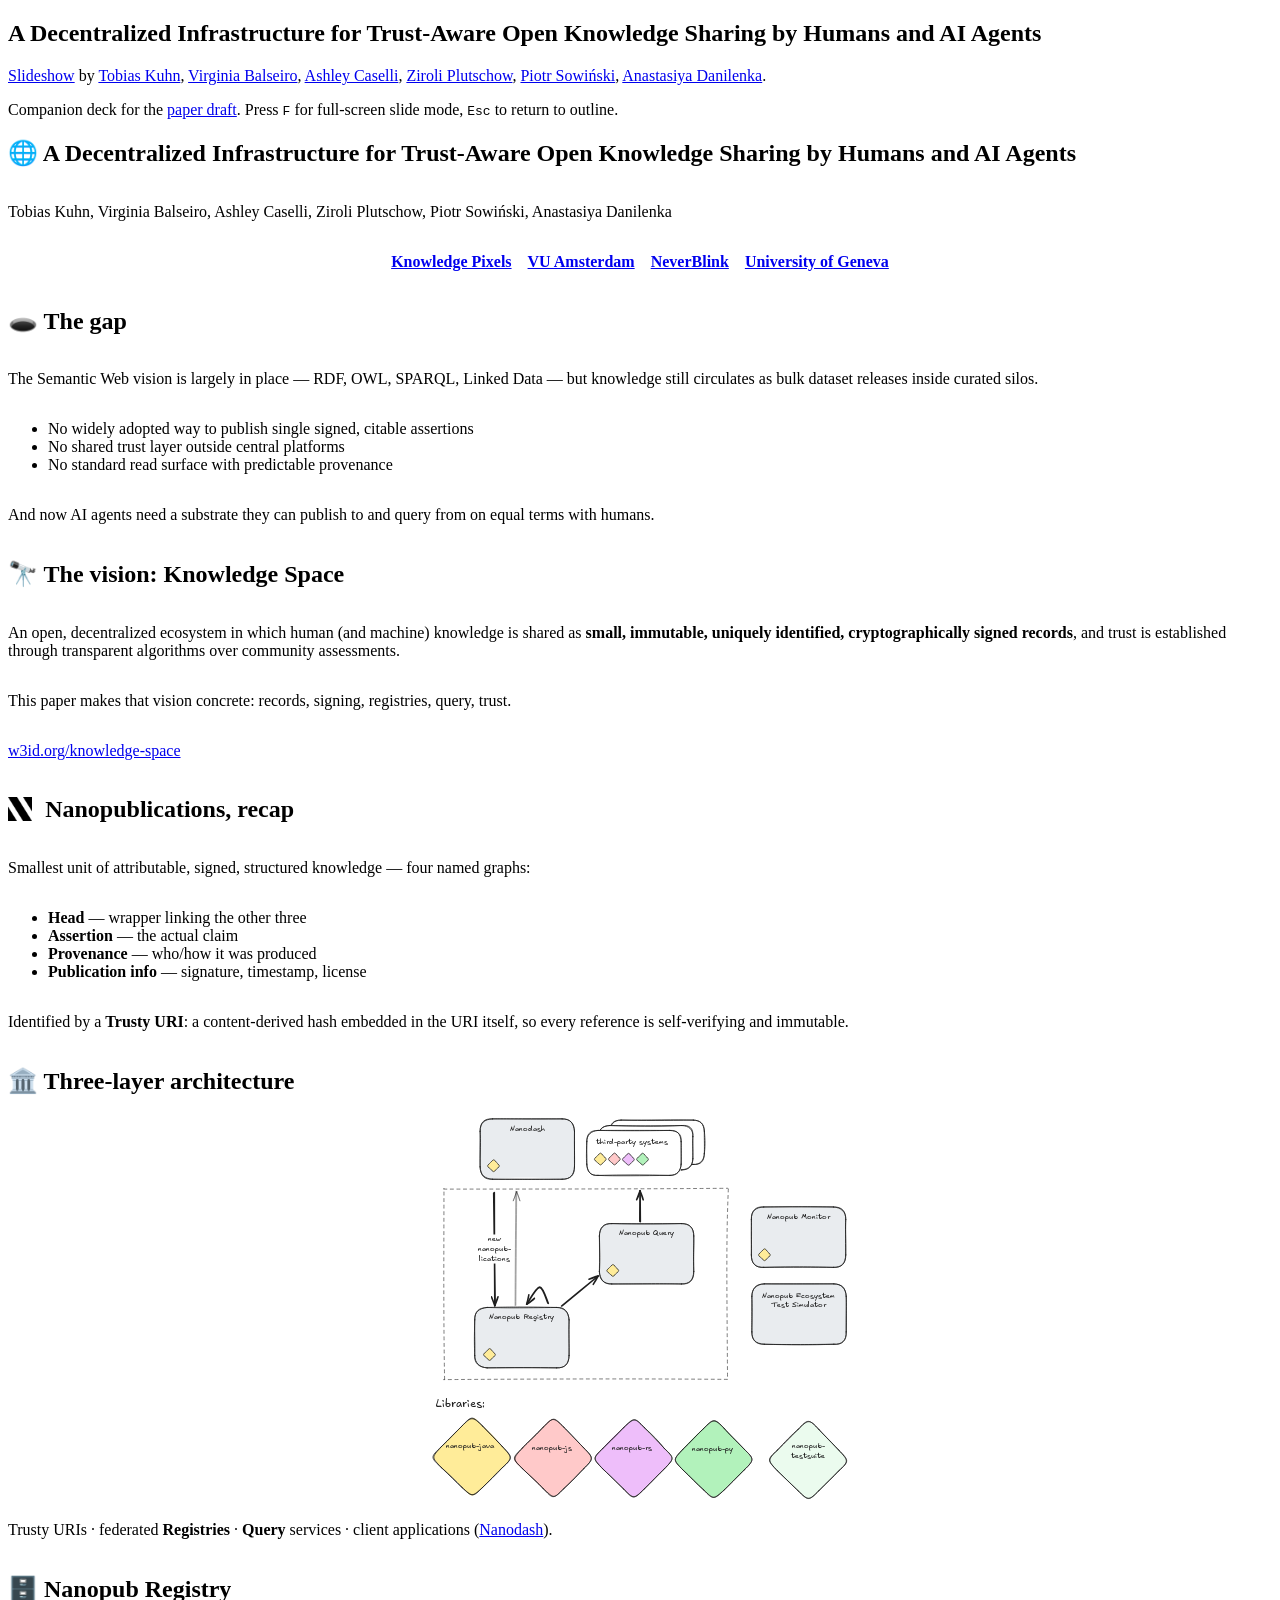
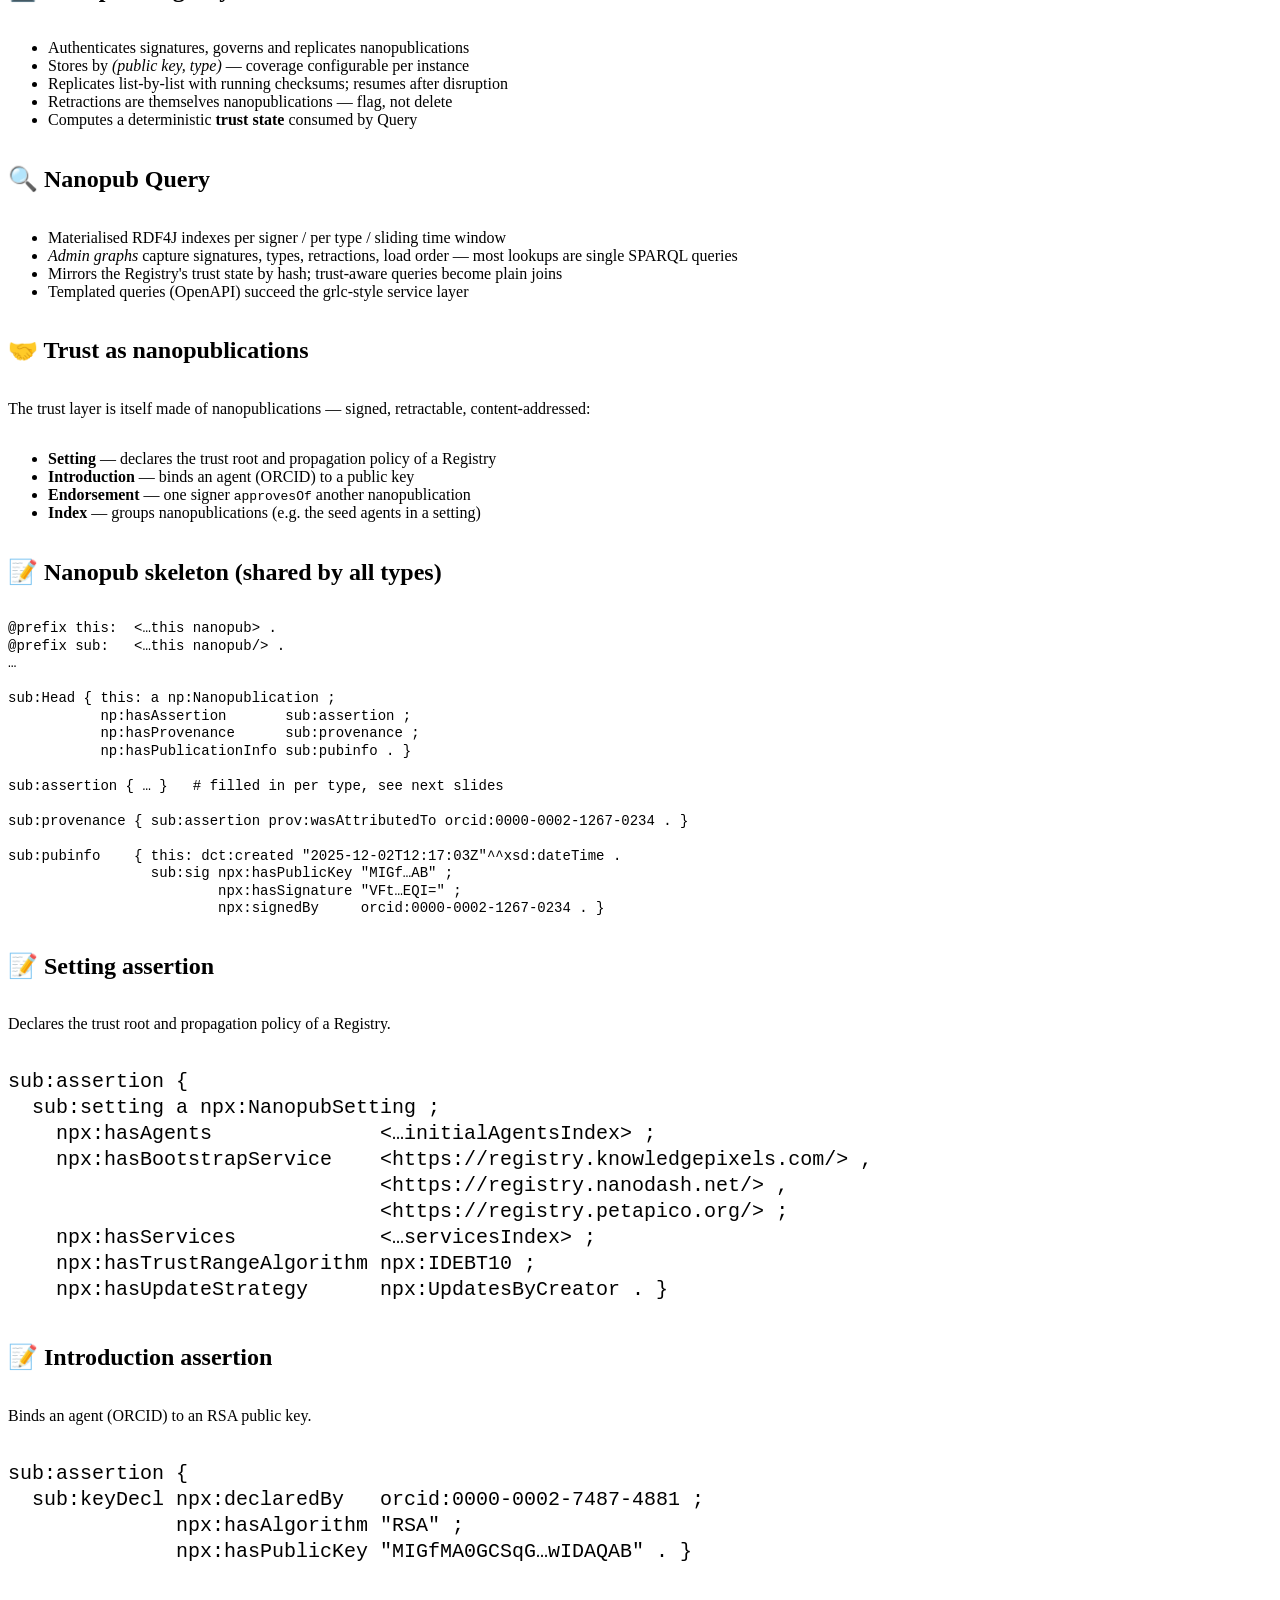
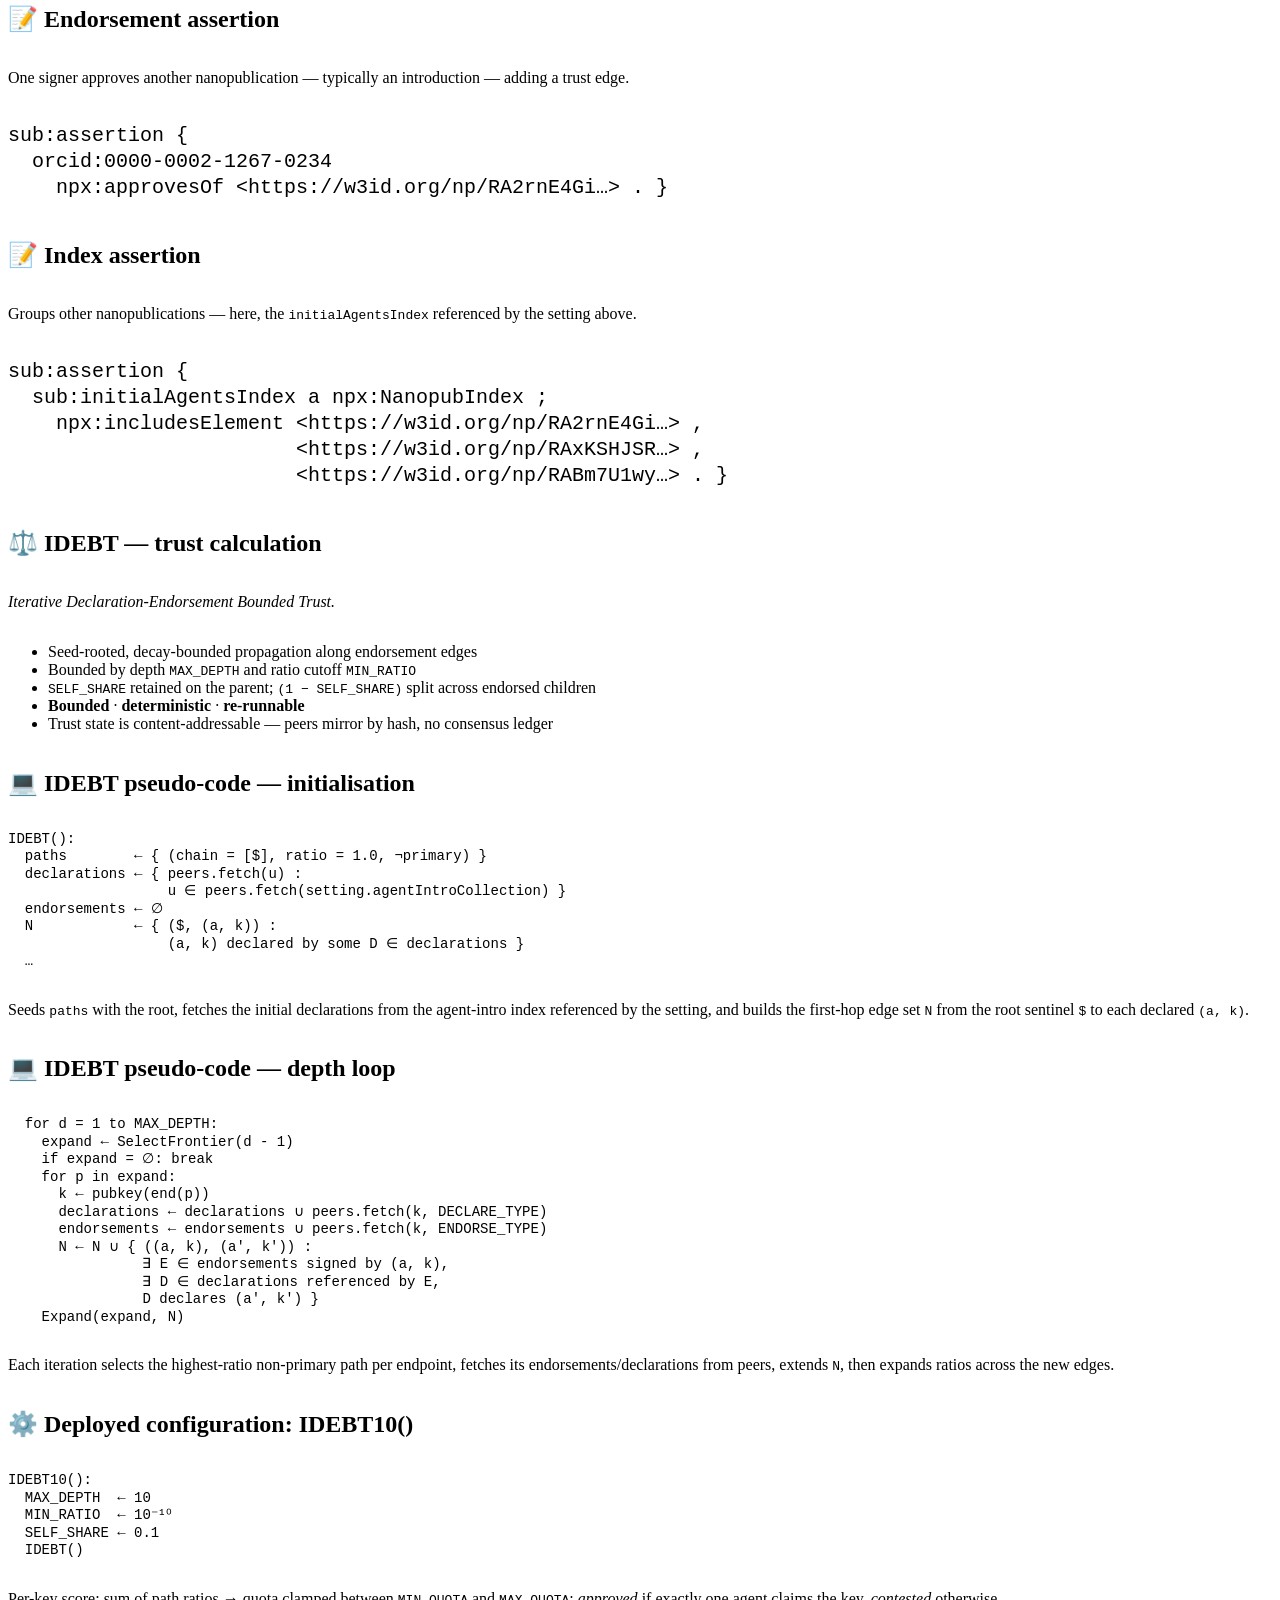
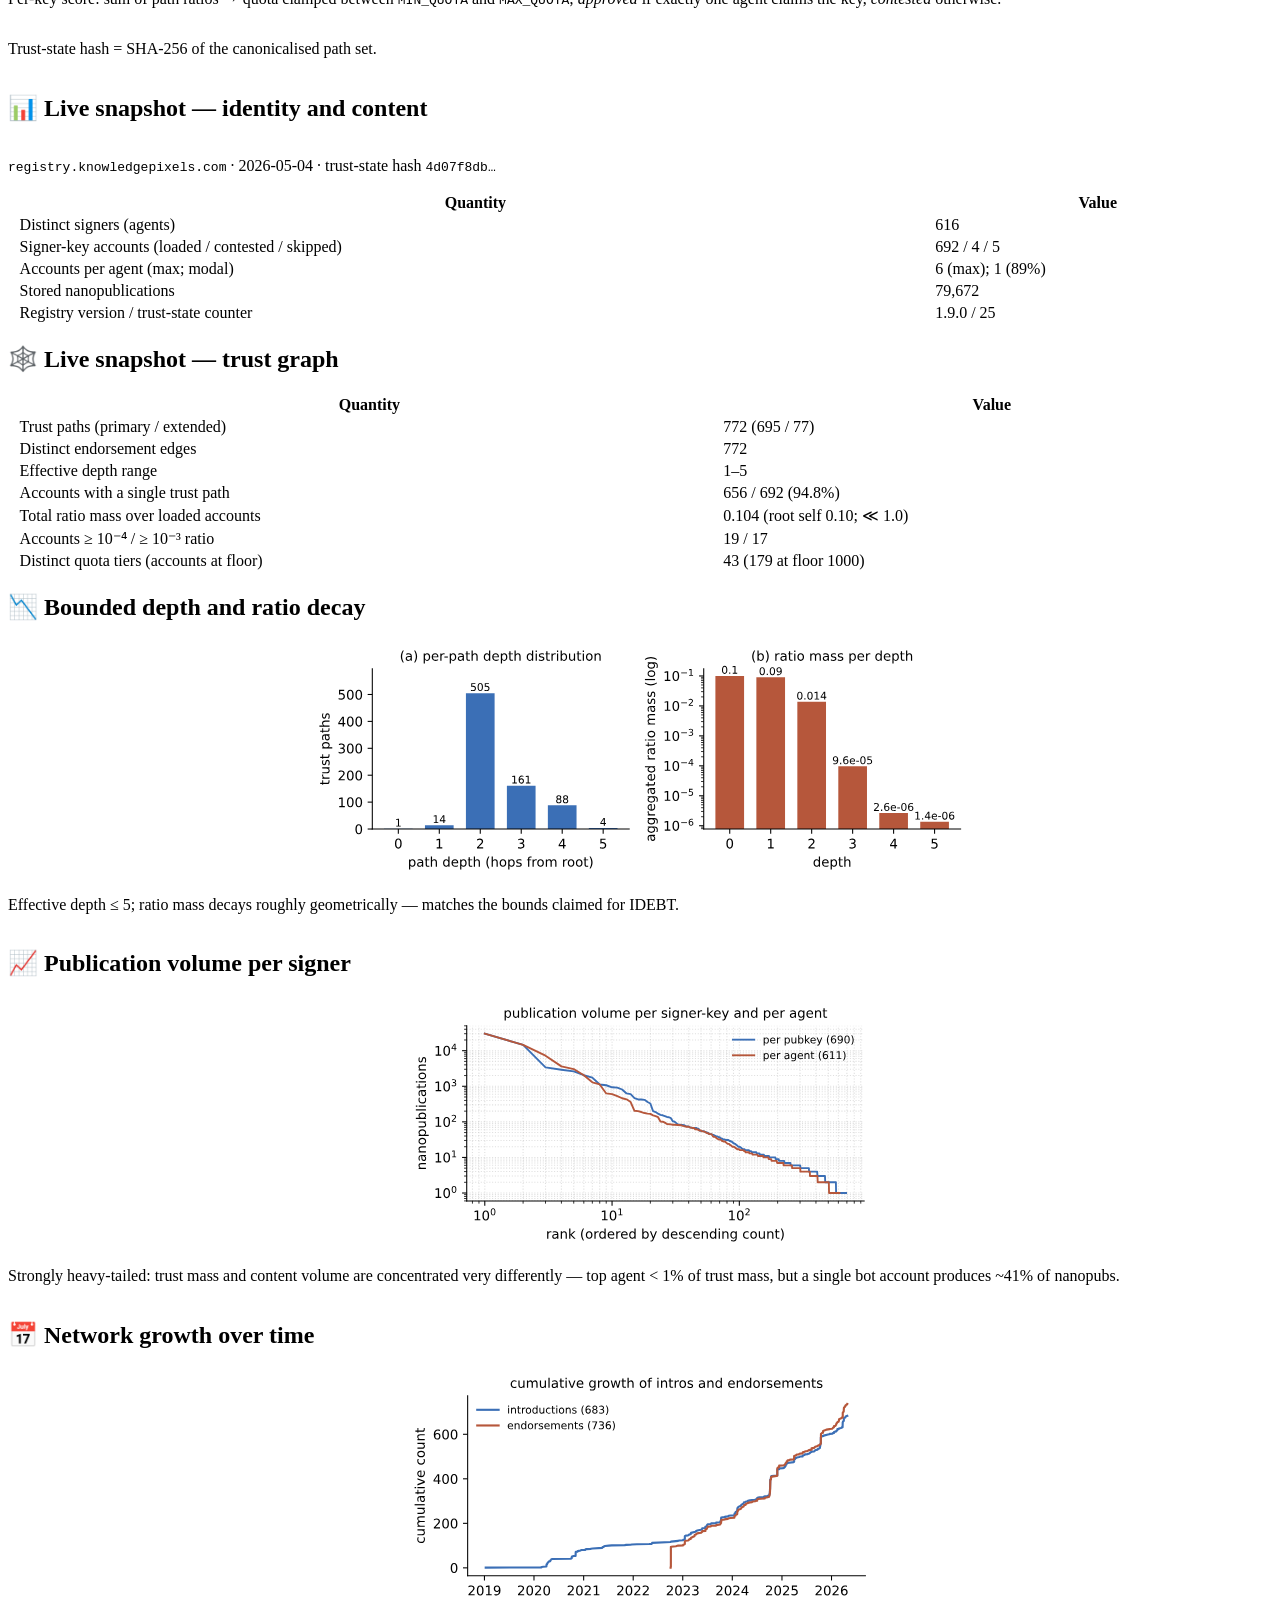
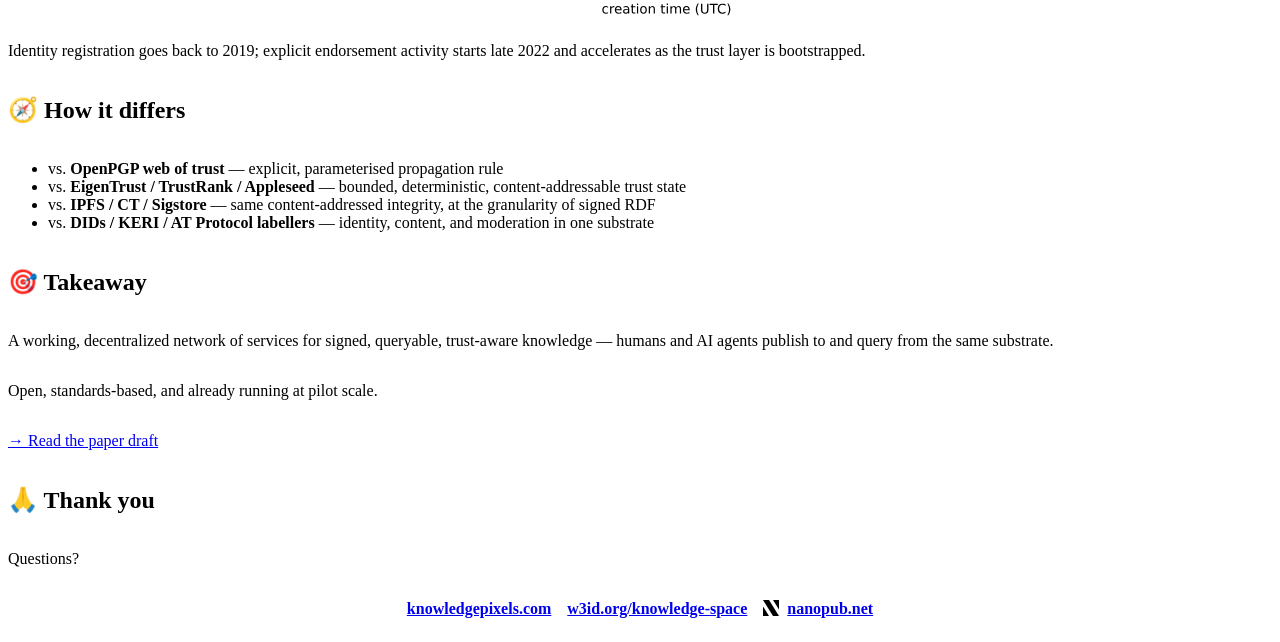
==== slides/index.html @ 04944b2b "Add dokieli slide deck companion to the paper 25-slide deck covering the main points: problem, visio" ====
<!DOCTYPE html>
<html lang="en" xml:lang="en" xmlns="http://www.w3.org/1999/xhtml">
  <head>
    <meta charset="utf-8" />
    <title>A Decentralized Infrastructure for Trust-Aware Open Knowledge Sharing — Slides</title>
    <meta content="width=device-width, initial-scale=1" name="viewport" />
    <link href="https://dokie.li/media/css/basic.css" media="all" rel="stylesheet" title="Basic" />
    <link href="https://dokie.li/media/css/dokieli.css" media="all" rel="stylesheet" />
    <script src="https://dokie.li/scripts/dokieli.js"></script>
    <style>
      /* Constrain the description column so images can fit against a known box. */
      .shower .slide > div[property="schema:description"] {
        display: flex; flex-direction: column;
        min-height: 0; max-height: 440px; overflow: hidden;
      }
      .shower .slide img.fig, .shower .slide img.bigfig {
        flex: 1 1 auto; min-height: 0; min-width: 0;
        max-width: 100%; max-height: 100%;
        width: auto; height: auto; object-fit: contain;
        display: block; margin: 0 auto;
      }
      .shower .slide pre { font-size: 14px; line-height: 1.25; }
      .shower .slide pre.small { font-size: 12px; }
      .shower .slide pre.large { font-size: 20px; line-height: 1.3; }
      /* Cancel dokieli's full-bleed table styling that pushes the left edge into the slide padding. */
      .shower .slide table { margin-left: 0 !important; width: auto !important; }
      .shower .slide table td:first-child, .shower .slide table th:first-child { padding-left: 0.6em !important; }
      .shower .slide table td:last-child, .shower .slide table th:last-child { padding-right: 0.6em !important; }
      .shower .slide ul.brands { list-style: none; padding: 0; display: flex; gap: 1em; flex-wrap: wrap; justify-content: center; align-items: center; }
      .shower .slide ul.brands li { font-weight: 600; margin: 0; }
      img.np-icon { height: 1em; vertical-align: -0.15em; margin-right: 0.25em; }
      img.np-icon-lg { height: 1em; vertical-align: -0.15em; margin-right: 0.3em; }
    </style>
  </head>
  <body about="" class="shower list" prefix="rdf: http://www.w3.org/1999/02/22-rdf-syntax-ns# rdfs: http://www.w3.org/2000/01/rdf-schema# owl: http://www.w3.org/2002/07/owl# xsd: http://www.w3.org/2001/XMLSchema# dcterms: http://purl.org/dc/terms/ foaf: http://xmlns.com/foaf/0.1/ schema: http://schema.org/ prov: http://www.w3.org/ns/prov# bibo: http://purl.org/ontology/bibo/ cito: http://purl.org/spar/cito/" typeof="schema:CreativeWork prov:Entity">
    <main>
      <article about="" typeof="schema:CreativeWork">

        <header class="caption">
          <h1 property="schema:name">A Decentralized Infrastructure for Trust-Aware Open Knowledge Sharing by Humans and AI Agents</h1>
          <p>
            <a about="" href="http://purl.org/ontology/bibo/Slideshow" rel="rdf:type">Slideshow</a>
            by
            <span about="" rel="schema:creator schema:author"><a about="#tk" href="https://orcid.org/0000-0002-1267-0234" property="schema:name" typeof="schema:Person">Tobias Kuhn</a></span>,
            <span about="" rel="schema:author"><a about="#vb" href="https://orcid.org/0009-0009-0118-9195" property="schema:name" typeof="schema:Person">Virginia Balseiro</a></span>,
            <span about="" rel="schema:author"><a about="#ac" href="https://orcid.org/0000-0001-8492-0354" property="schema:name" typeof="schema:Person">Ashley Caselli</a></span>,
            <span about="" rel="schema:author"><a about="#zp" href="https://orcid.org/0009-0008-3635-347X" property="schema:name" typeof="schema:Person">Ziroli Plutschow</a></span>,
            <span about="" rel="schema:author"><a about="#ps" href="https://orcid.org/0000-0002-2543-9461" property="schema:name" typeof="schema:Person">Piotr Sowiński</a></span>,
            <span about="" rel="schema:author"><a about="#ad" href="https://orcid.org/0000-0002-3080-0303" property="schema:name" typeof="schema:Person">Anastasiya Danilenka</a></span>.
          </p>
          <p>Companion deck for the <a href="../">paper draft</a>. Press <kbd>F</kbd> for full-screen slide mode, <kbd>Esc</kbd> to return to outline.</p>
        </header>

        <section class="slide" id="title" inlist="" rel="schema:hasPart" resource="#title" typeof="bibo:Slide">
          <h2 property="schema:name">🌐 A Decentralized Infrastructure for Trust-Aware Open Knowledge Sharing by Humans and AI Agents</h2>
          <div datatype="rdf:HTML" property="schema:description">
            <p>Tobias Kuhn, Virginia Balseiro, Ashley Caselli, Ziroli Plutschow, Piotr Sowiński, Anastasiya Danilenka</p>
            <ul class="brands">
              <li><a href="https://knowledgepixels.com/">Knowledge Pixels</a></li>
              <li><a href="https://vu.nl/">VU Amsterdam</a></li>
              <li><a href="https://neverblink.eu/">NeverBlink</a></li>
              <li><a href="https://www.unige.ch/">University of Geneva</a></li>
            </ul>
          </div>
        </section>

        <section class="slide" id="problem" inlist="" rel="schema:hasPart" resource="#problem" typeof="bibo:Slide">
          <h2 property="schema:name">🕳️ The gap</h2>
          <div datatype="rdf:HTML" property="schema:description">
            <p>The Semantic Web vision is largely in place — RDF, OWL, SPARQL, Linked Data — but knowledge still circulates as bulk dataset releases inside curated silos.</p>
            <ul>
              <li>No widely adopted way to publish single signed, citable assertions</li>
              <li>No shared trust layer outside central platforms</li>
              <li>No standard read surface with predictable provenance</li>
            </ul>
            <p>And now AI agents need a substrate they can publish to and query from on equal terms with humans.</p>
          </div>
        </section>

        <section class="slide" id="vision" inlist="" rel="schema:hasPart" resource="#vision" typeof="bibo:Slide">
          <h2 property="schema:name">🔭 The vision: Knowledge Space</h2>
          <div datatype="rdf:HTML" property="schema:description">
            <p>An open, decentralized ecosystem in which human (and machine) knowledge is shared as <strong>small, immutable, uniquely identified, cryptographically signed records</strong>, and trust is established through transparent algorithms over community assessments.</p>
            <p>This paper makes that vision concrete: records, signing, registries, query, trust.</p>
            <p><a href="https://w3id.org/knowledge-space/">w3id.org/knowledge-space</a></p>
          </div>
        </section>

        <section class="slide" id="nanopubs" inlist="" rel="schema:hasPart" resource="#nanopubs" typeof="bibo:Slide">
          <h2 property="schema:name"><img class="np-icon-lg" src="img/nanopub-icon.png" alt="" /> Nanopublications, recap</h2>
          <div datatype="rdf:HTML" property="schema:description">
            <p>Smallest unit of attributable, signed, structured knowledge — four named graphs:</p>
            <ul>
              <li><strong>Head</strong> — wrapper linking the other three</li>
              <li><strong>Assertion</strong> — the actual claim</li>
              <li><strong>Provenance</strong> — who/how it was produced</li>
              <li><strong>Publication info</strong> — signature, timestamp, license</li>
            </ul>
            <p>Identified by a <strong>Trusty URI</strong>: a content-derived hash embedded in the URI itself, so every reference is self-verifying and immutable.</p>
          </div>
        </section>

        <section class="slide" id="architecture" inlist="" rel="schema:hasPart" resource="#architecture" typeof="bibo:Slide">
          <h2 property="schema:name">🏛️ Three-layer architecture</h2>
          <div datatype="rdf:HTML" property="schema:description">
            <img class="fig" src="../media/images/nanopub-architecture.svg" alt="High-level architecture of the nanopublication ecosystem" />
            <p>Trusty URIs · federated <strong>Registries</strong> · <strong>Query</strong> services · client applications (<a href="https://nanodash.knowledgepixels.com/">Nanodash</a>).</p>
          </div>
        </section>

        <section class="slide" id="registry" inlist="" rel="schema:hasPart" resource="#registry" typeof="bibo:Slide">
          <h2 property="schema:name">🗄️ Nanopub Registry</h2>
          <div datatype="rdf:HTML" property="schema:description">
            <ul>
              <li>Authenticates signatures, governs and replicates nanopublications</li>
              <li>Stores by <em>(public key, type)</em> — coverage configurable per instance</li>
              <li>Replicates list-by-list with running checksums; resumes after disruption</li>
              <li>Retractions are themselves nanopublications — flag, not delete</li>
              <li>Computes a deterministic <strong>trust state</strong> consumed by Query</li>
            </ul>
          </div>
        </section>

        <section class="slide" id="query" inlist="" rel="schema:hasPart" resource="#query" typeof="bibo:Slide">
          <h2 property="schema:name">🔍 Nanopub Query</h2>
          <div datatype="rdf:HTML" property="schema:description">
            <ul>
              <li>Materialised RDF4J indexes per signer / per type / sliding time window</li>
              <li><em>Admin graphs</em> capture signatures, types, retractions, load order — most lookups are single SPARQL queries</li>
              <li>Mirrors the Registry's trust state by hash; trust-aware queries become plain joins</li>
              <li>Templated queries (OpenAPI) succeed the grlc-style service layer</li>
            </ul>
          </div>
        </section>

        <section class="slide" id="trust-types" inlist="" rel="schema:hasPart" resource="#trust-types" typeof="bibo:Slide">
          <h2 property="schema:name">🤝 Trust as nanopublications</h2>
          <div datatype="rdf:HTML" property="schema:description">
            <p>The trust layer is itself made of nanopublications — signed, retractable, content-addressed:</p>
            <ul>
              <li><strong>Setting</strong> — declares the trust root and propagation policy of a Registry</li>
              <li><strong>Introduction</strong> — binds an agent (ORCID) to a public key</li>
              <li><strong>Endorsement</strong> — one signer <code>approvesOf</code> another nanopublication</li>
              <li><strong>Index</strong> — groups nanopublications (e.g. the seed agents in a setting)</li>
            </ul>
          </div>
        </section>

        <section class="slide" id="examples-skeleton" inlist="" rel="schema:hasPart" resource="#examples-skeleton" typeof="bibo:Slide">
          <h2 property="schema:name">📝 Nanopub skeleton (shared by all types)</h2>
          <div datatype="rdf:HTML" property="schema:description">
            <pre><code>@prefix this:  &lt;…this nanopub&gt; .
@prefix sub:   &lt;…this nanopub/&gt; .
…

sub:Head { this: a np:Nanopublication ;
           np:hasAssertion       sub:assertion ;
           np:hasProvenance      sub:provenance ;
           np:hasPublicationInfo sub:pubinfo . }

sub:assertion { … }   # filled in per type, see next slides

sub:provenance { sub:assertion prov:wasAttributedTo orcid:0000-0002-1267-0234 . }

sub:pubinfo    { this: dct:created "2025-12-02T12:17:03Z"^^xsd:dateTime .
                 sub:sig npx:hasPublicKey "MIGf…AB" ;
                         npx:hasSignature "VFt…EQI=" ;
                         npx:signedBy     orcid:0000-0002-1267-0234 . }</code></pre>
          </div>
        </section>

        <section class="slide" id="examples-setting" inlist="" rel="schema:hasPart" resource="#examples-setting" typeof="bibo:Slide">
          <h2 property="schema:name">📝 Setting assertion</h2>
          <div datatype="rdf:HTML" property="schema:description">
            <p>Declares the trust root and propagation policy of a Registry.</p>
            <pre class="large"><code>sub:assertion {
  sub:setting a npx:NanopubSetting ;
    npx:hasAgents              &lt;…initialAgentsIndex&gt; ;
    npx:hasBootstrapService    &lt;https://registry.knowledgepixels.com/&gt; ,
                               &lt;https://registry.nanodash.net/&gt; ,
                               &lt;https://registry.petapico.org/&gt; ;
    npx:hasServices            &lt;…servicesIndex&gt; ;
    npx:hasTrustRangeAlgorithm npx:IDEBT10 ;
    npx:hasUpdateStrategy      npx:UpdatesByCreator . }</code></pre>
          </div>
        </section>

        <section class="slide" id="examples-intro" inlist="" rel="schema:hasPart" resource="#examples-intro" typeof="bibo:Slide">
          <h2 property="schema:name">📝 Introduction assertion</h2>
          <div datatype="rdf:HTML" property="schema:description">
            <p>Binds an agent (ORCID) to an RSA public key.</p>
            <pre class="large"><code>sub:assertion {
  sub:keyDecl npx:declaredBy   orcid:0000-0002-7487-4881 ;
              npx:hasAlgorithm "RSA" ;
              npx:hasPublicKey "MIGfMA0GCSqG…wIDAQAB" . }</code></pre>
          </div>
        </section>

        <section class="slide" id="examples-endorsement" inlist="" rel="schema:hasPart" resource="#examples-endorsement" typeof="bibo:Slide">
          <h2 property="schema:name">📝 Endorsement assertion</h2>
          <div datatype="rdf:HTML" property="schema:description">
            <p>One signer approves another nanopublication — typically an introduction — adding a trust edge.</p>
            <pre class="large"><code>sub:assertion {
  orcid:0000-0002-1267-0234
    npx:approvesOf &lt;https://w3id.org/np/RA2rnE4Gi…&gt; . }</code></pre>
          </div>
        </section>

        <section class="slide" id="examples-index" inlist="" rel="schema:hasPart" resource="#examples-index" typeof="bibo:Slide">
          <h2 property="schema:name">📝 Index assertion</h2>
          <div datatype="rdf:HTML" property="schema:description">
            <p>Groups other nanopublications — here, the <code>initialAgentsIndex</code> referenced by the setting above.</p>
            <pre class="large"><code>sub:assertion {
  sub:initialAgentsIndex a npx:NanopubIndex ;
    npx:includesElement &lt;https://w3id.org/np/RA2rnE4Gi…&gt; ,
                        &lt;https://w3id.org/np/RAxKSHJSR…&gt; ,
                        &lt;https://w3id.org/np/RABm7U1wy…&gt; . }</code></pre>
          </div>
        </section>

        <section class="slide" id="idebt" inlist="" rel="schema:hasPart" resource="#idebt" typeof="bibo:Slide">
          <h2 property="schema:name">⚖️ IDEBT — trust calculation</h2>
          <div datatype="rdf:HTML" property="schema:description">
            <p><em>Iterative Declaration-Endorsement Bounded Trust.</em></p>
            <ul>
              <li>Seed-rooted, decay-bounded propagation along endorsement edges</li>
              <li>Bounded by depth <code>MAX_DEPTH</code> and ratio cutoff <code>MIN_RATIO</code></li>
              <li><code>SELF_SHARE</code> retained on the parent; <code>(1 − SELF_SHARE)</code> split across endorsed children</li>
              <li><strong>Bounded</strong> · <strong>deterministic</strong> · <strong>re-runnable</strong></li>
              <li>Trust state is content-addressable — peers mirror by hash, no consensus ledger</li>
            </ul>
          </div>
        </section>

        <section class="slide" id="idebt-code-init" inlist="" rel="schema:hasPart" resource="#idebt-code-init" typeof="bibo:Slide">
          <h2 property="schema:name">💻 IDEBT pseudo-code — initialisation</h2>
          <div datatype="rdf:HTML" property="schema:description">
            <pre><code>IDEBT():
  paths        ← { (chain = [$], ratio = 1.0, ¬primary) }
  declarations ← { peers.fetch(u) :
                   u ∈ peers.fetch(setting.agentIntroCollection) }
  endorsements ← ∅
  N            ← { ($, (a, k)) :
                   (a, k) declared by some D ∈ declarations }
  …</code></pre>
            <p>Seeds <code>paths</code> with the root, fetches the initial declarations from the agent-intro index referenced by the setting, and builds the first-hop edge set <code>N</code> from the root sentinel <code>$</code> to each declared <code>(a, k)</code>.</p>
          </div>
        </section>

        <section class="slide" id="idebt-code-loop" inlist="" rel="schema:hasPart" resource="#idebt-code-loop" typeof="bibo:Slide">
          <h2 property="schema:name">💻 IDEBT pseudo-code — depth loop</h2>
          <div datatype="rdf:HTML" property="schema:description">
            <pre><code>  for d = 1 to MAX_DEPTH:
    expand ← SelectFrontier(d - 1)
    if expand = ∅: break
    for p in expand:
      k ← pubkey(end(p))
      declarations ← declarations ∪ peers.fetch(k, DECLARE_TYPE)
      endorsements ← endorsements ∪ peers.fetch(k, ENDORSE_TYPE)
      N ← N ∪ { ((a, k), (a', k')) :
                ∃ E ∈ endorsements signed by (a, k),
                ∃ D ∈ declarations referenced by E,
                D declares (a', k') }
    Expand(expand, N)</code></pre>
            <p>Each iteration selects the highest-ratio non-primary path per endpoint, fetches its endorsements/declarations from peers, extends <code>N</code>, then expands ratios across the new edges.</p>
          </div>
        </section>

        <section class="slide" id="idebt10" inlist="" rel="schema:hasPart" resource="#idebt10" typeof="bibo:Slide">
          <h2 property="schema:name">⚙️ Deployed configuration: IDEBT10()</h2>
          <div datatype="rdf:HTML" property="schema:description">
            <pre><code>IDEBT10():
  MAX_DEPTH  ← 10
  MIN_RATIO  ← 10⁻¹⁰
  SELF_SHARE ← 0.1
  IDEBT()</code></pre>
            <p>Per-key score: sum of path ratios → quota clamped between <code>MIN_QUOTA</code> and <code>MAX_QUOTA</code>; <em>approved</em> if exactly one agent claims the key, <em>contested</em> otherwise.</p>
            <p>Trust-state hash = SHA-256 of the canonicalised path set.</p>
          </div>
        </section>

        <section class="slide" id="snapshot-counts" inlist="" rel="schema:hasPart" resource="#snapshot-counts" typeof="bibo:Slide">
          <h2 property="schema:name">📊 Live snapshot — identity and content</h2>
          <div datatype="rdf:HTML" property="schema:description">
            <p><code>registry.knowledgepixels.com</code> · 2026-05-04 · trust-state hash <code>4d07f8db…</code></p>
            <table>
              <thead><tr><th>Quantity</th><th>Value</th></tr></thead>
              <tbody>
                <tr><td>Distinct signers (agents)</td><td>616</td></tr>
                <tr><td>Signer-key accounts (loaded / contested / skipped)</td><td>692 / 4 / 5</td></tr>
                <tr><td>Accounts per agent (max; modal)</td><td>6 (max); 1 (89%)</td></tr>
                <tr><td>Stored nanopublications</td><td>79,672</td></tr>
                <tr><td>Registry version / trust-state counter</td><td>1.9.0 / 25</td></tr>
              </tbody>
            </table>
          </div>
        </section>

        <section class="slide" id="snapshot-trust" inlist="" rel="schema:hasPart" resource="#snapshot-trust" typeof="bibo:Slide">
          <h2 property="schema:name">🕸️ Live snapshot — trust graph</h2>
          <div datatype="rdf:HTML" property="schema:description">
            <table>
              <thead><tr><th>Quantity</th><th>Value</th></tr></thead>
              <tbody>
                <tr><td>Trust paths (primary / extended)</td><td>772 (695 / 77)</td></tr>
                <tr><td>Distinct endorsement edges</td><td>772</td></tr>
                <tr><td>Effective depth range</td><td>1–5</td></tr>
                <tr><td>Accounts with a single trust path</td><td>656 / 692 (94.8%)</td></tr>
                <tr><td>Total ratio mass over loaded accounts</td><td>0.104 (root self 0.10; ≪ 1.0)</td></tr>
                <tr><td>Accounts ≥ 10⁻⁴ / ≥ 10⁻³ ratio</td><td>19 / 17</td></tr>
                <tr><td>Distinct quota tiers (accounts at floor)</td><td>43 (179 at floor 1000)</td></tr>
              </tbody>
            </table>
          </div>
        </section>

        <section class="slide" id="fig-depth" inlist="" rel="schema:hasPart" resource="#fig-depth" typeof="bibo:Slide">
          <h2 property="schema:name">📉 Bounded depth and ratio decay</h2>
          <div datatype="rdf:HTML" property="schema:description">
            <img class="bigfig" src="../analysis/figures/depth-mass.svg" alt="Per-path depth distribution and ratio mass per depth" />
            <p>Effective depth ≤ 5; ratio mass decays roughly geometrically — matches the bounds claimed for IDEBT.</p>
          </div>
        </section>

        <section class="slide" id="fig-volume" inlist="" rel="schema:hasPart" resource="#fig-volume" typeof="bibo:Slide">
          <h2 property="schema:name">📈 Publication volume per signer</h2>
          <div datatype="rdf:HTML" property="schema:description">
            <img class="bigfig" src="../analysis/figures/publication-volume.svg" alt="Publication volume per signer-key and per agent" />
            <p>Strongly heavy-tailed: trust mass and content volume are concentrated very differently — top agent &lt; 1% of trust mass, but a single bot account produces ~41% of nanopubs.</p>
          </div>
        </section>

        <section class="slide" id="fig-growth" inlist="" rel="schema:hasPart" resource="#fig-growth" typeof="bibo:Slide">
          <h2 property="schema:name">📅 Network growth over time</h2>
          <div datatype="rdf:HTML" property="schema:description">
            <img class="bigfig" src="../analysis/figures/network-growth.svg" alt="Cumulative growth of introductions and endorsements" />
            <p>Identity registration goes back to 2019; explicit endorsement activity starts late 2022 and accelerates as the trust layer is bootstrapped.</p>
          </div>
        </section>

        <section class="slide" id="positioning" inlist="" rel="schema:hasPart" resource="#positioning" typeof="bibo:Slide">
          <h2 property="schema:name">🧭 How it differs</h2>
          <div datatype="rdf:HTML" property="schema:description">
            <ul>
              <li>vs. <strong>OpenPGP web of trust</strong> — explicit, parameterised propagation rule</li>
              <li>vs. <strong>EigenTrust / TrustRank / Appleseed</strong> — bounded, deterministic, content-addressable trust state</li>
              <li>vs. <strong>IPFS / CT / Sigstore</strong> — same content-addressed integrity, at the granularity of signed RDF</li>
              <li>vs. <strong>DIDs / KERI / AT Protocol labellers</strong> — identity, content, and moderation in one substrate</li>
            </ul>
          </div>
        </section>

        <section class="slide" id="conclusion" inlist="" rel="schema:hasPart" resource="#conclusion" typeof="bibo:Slide">
          <h2 property="schema:name">🎯 Takeaway</h2>
          <div datatype="rdf:HTML" property="schema:description">
            <p>A working, decentralized network of services for signed, queryable, trust-aware knowledge — humans and AI agents publish to and query from the same substrate.</p>
            <p>Open, standards-based, and already running at pilot scale.</p>
            <p><a href="../">→ Read the paper draft</a></p>
          </div>
        </section>

        <section class="slide" id="thanks" inlist="" rel="schema:hasPart" resource="#thanks" typeof="bibo:Slide">
          <h2 property="schema:name">🙏 Thank you</h2>
          <div datatype="rdf:HTML" property="schema:description">
            <p>Questions?</p>
            <ul class="brands">
              <li><a href="https://knowledgepixels.com/">knowledgepixels.com</a></li>
              <li><a href="https://w3id.org/knowledge-space/">w3id.org/knowledge-space</a></li>
              <li><img class="np-icon" src="img/nanopub-icon.png" alt="" /> <a href="https://nanopub.net/">nanopub.net</a></li>
            </ul>
          </div>
        </section>

      </article>
    </main>
  </body>
</html>
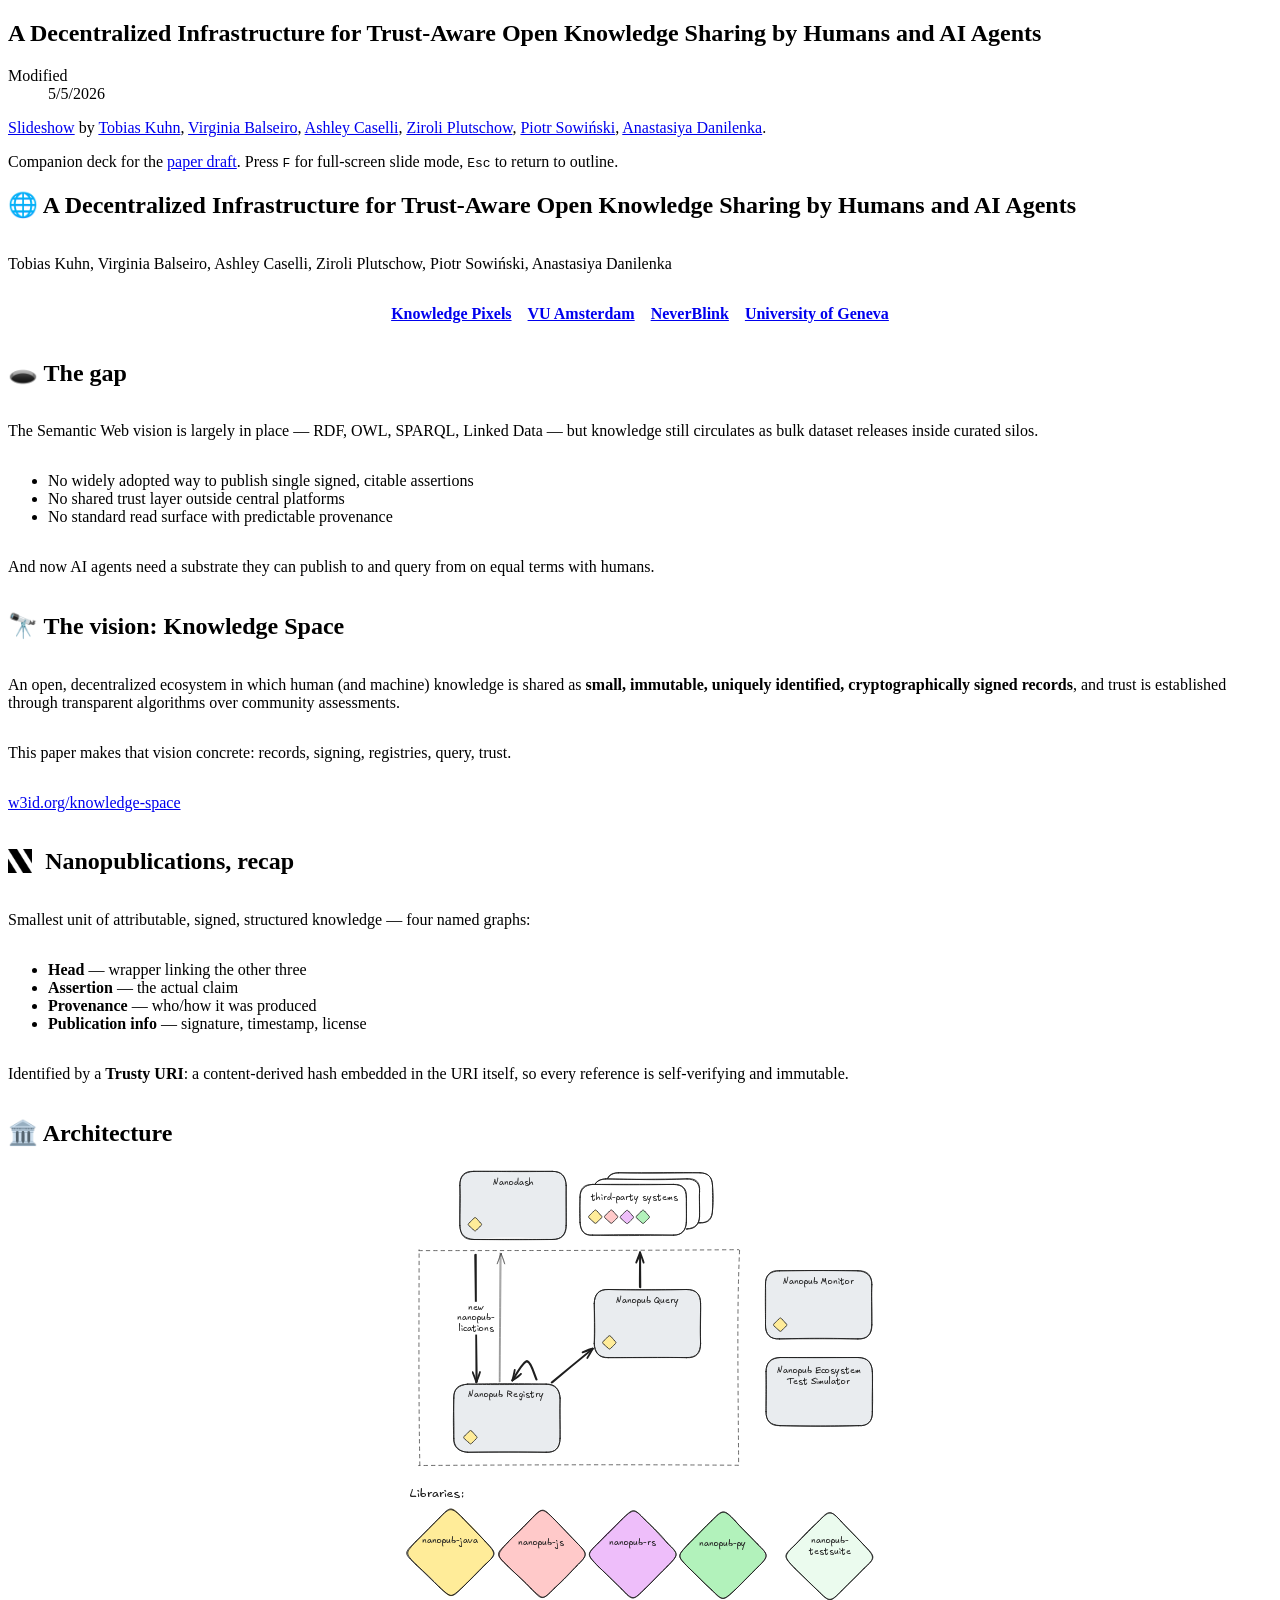
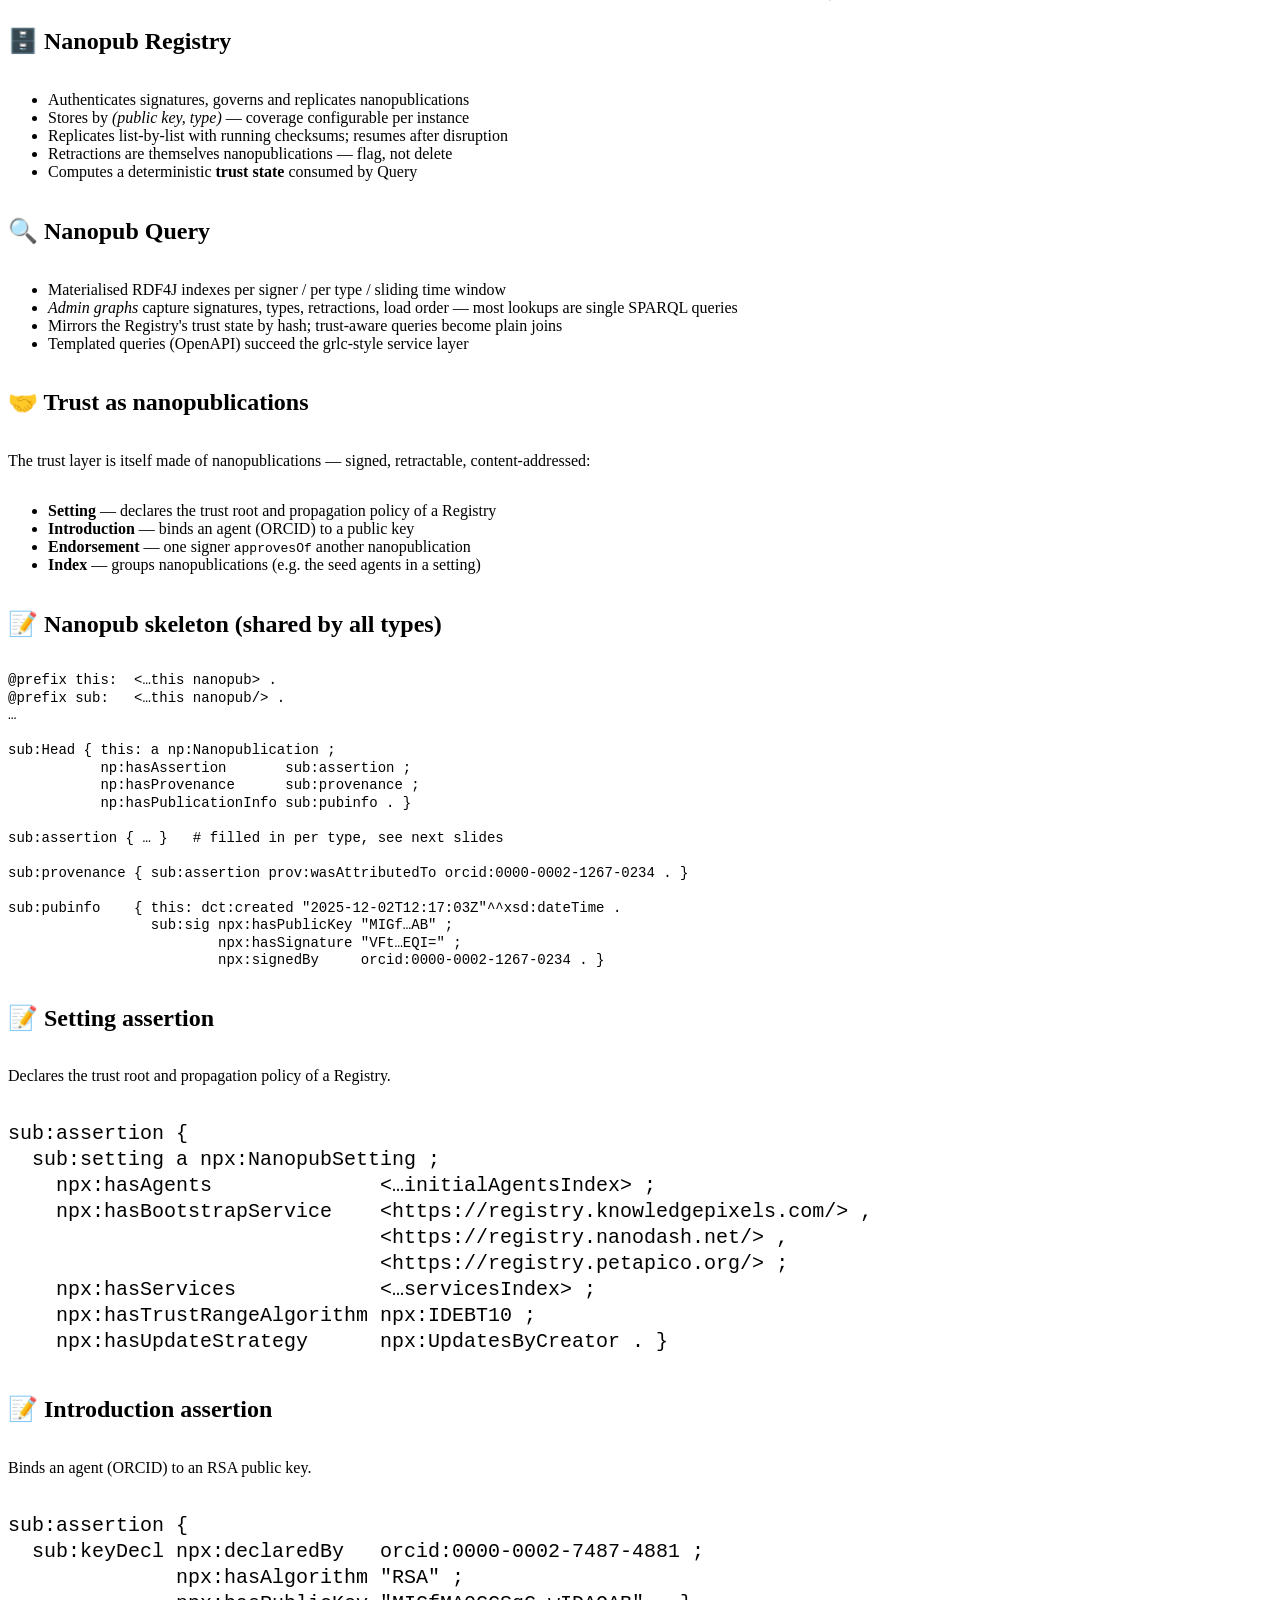
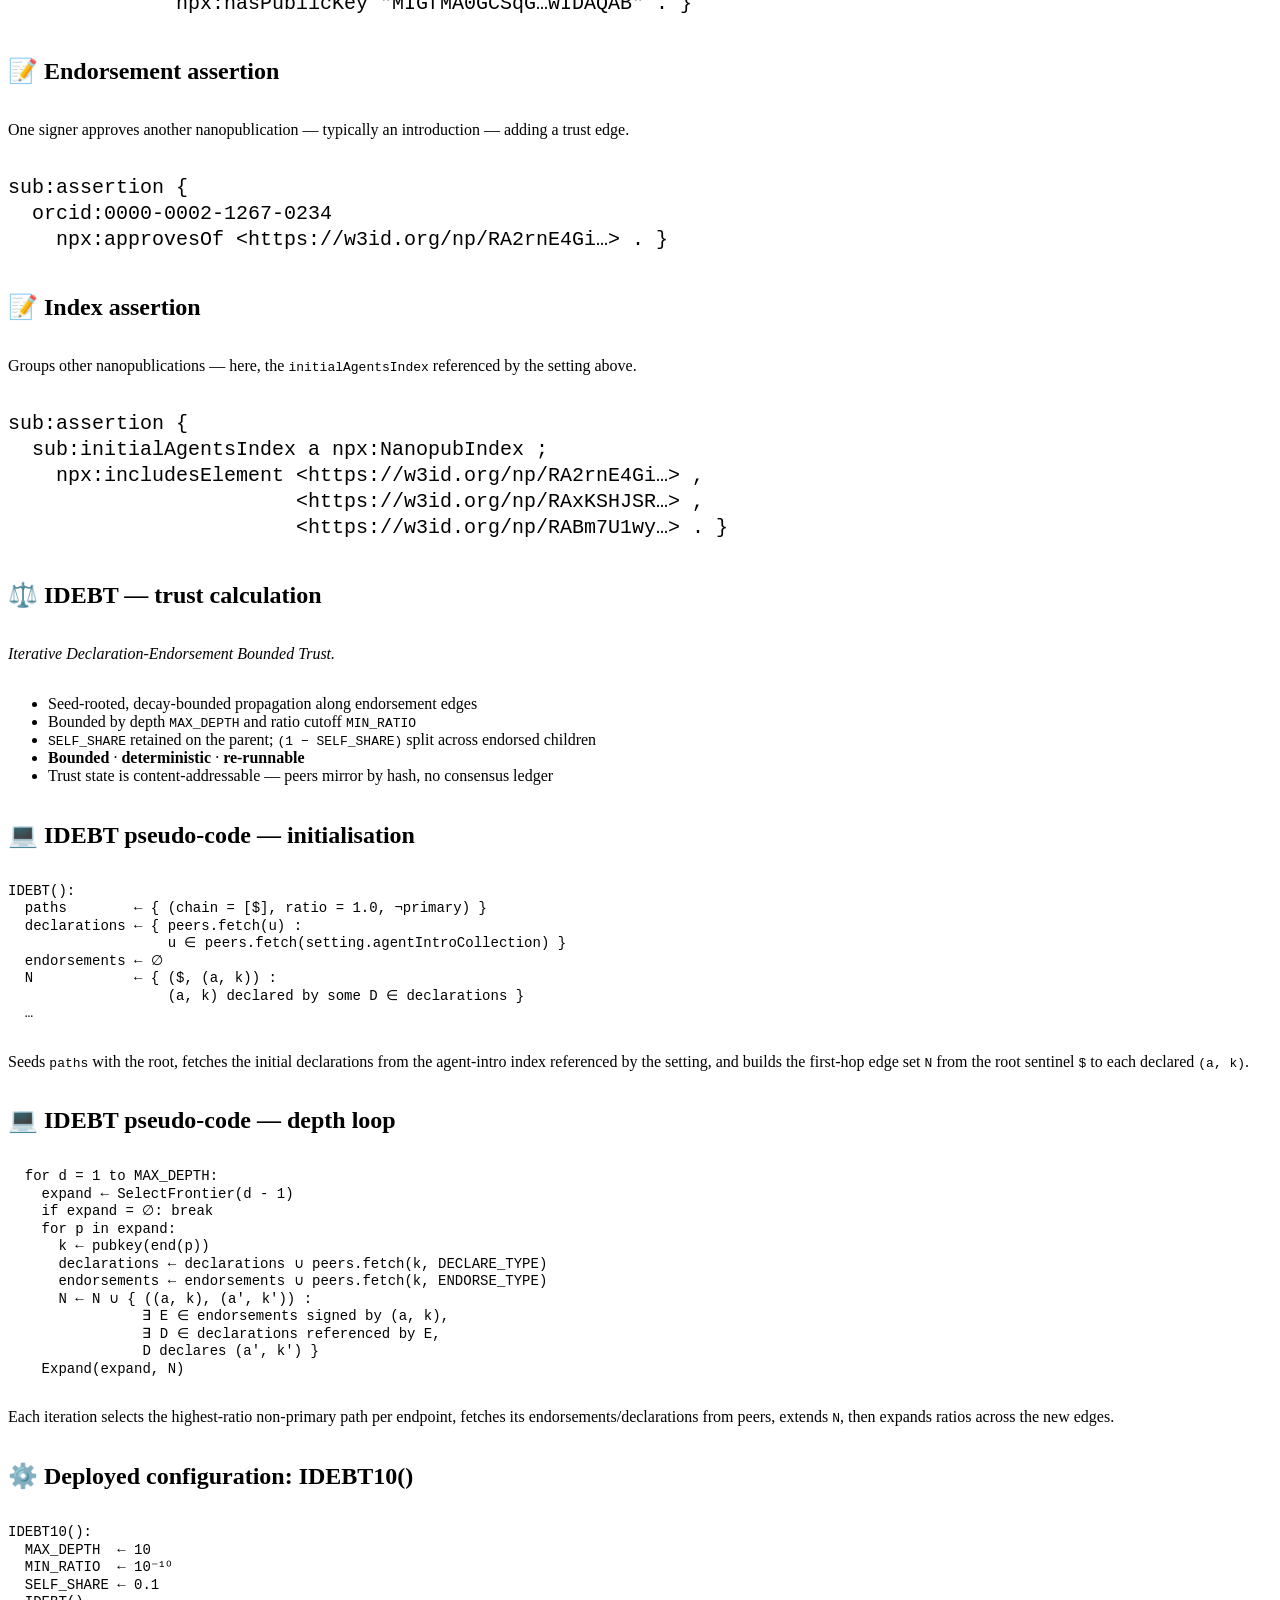
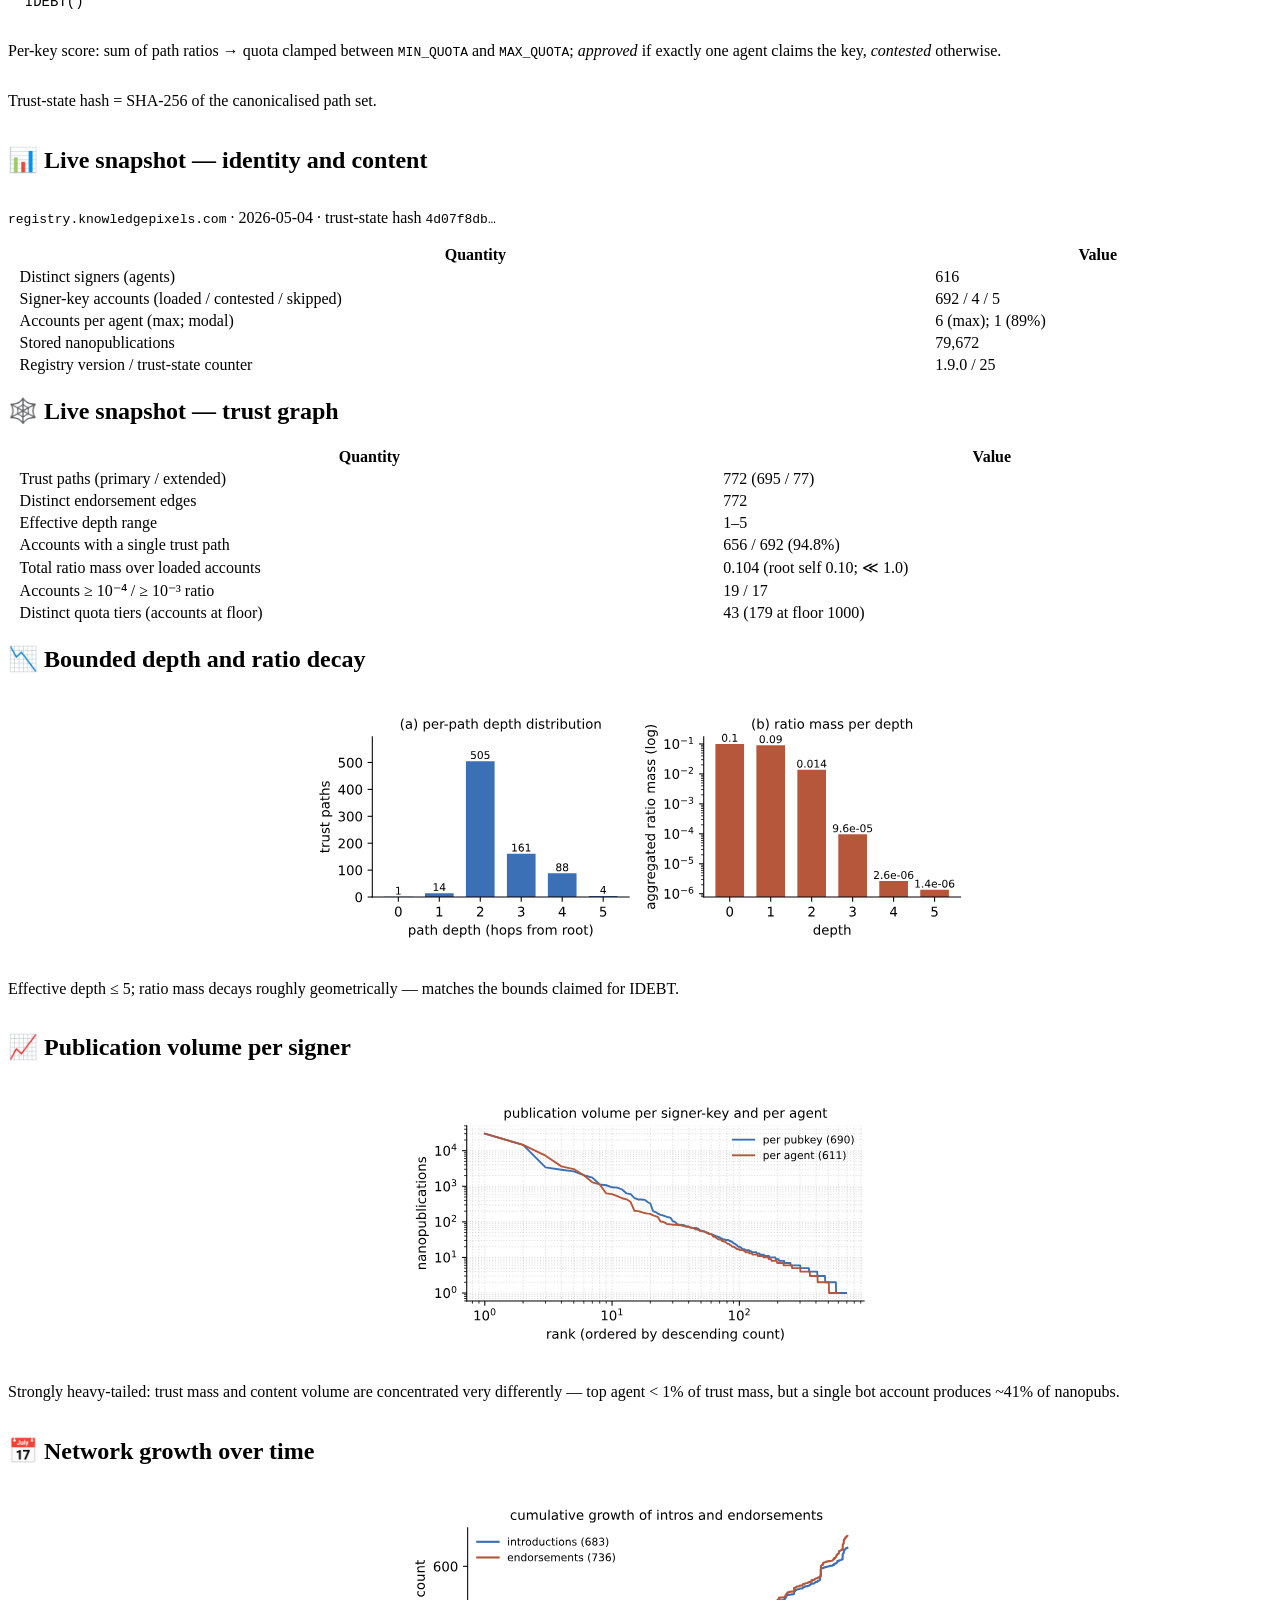
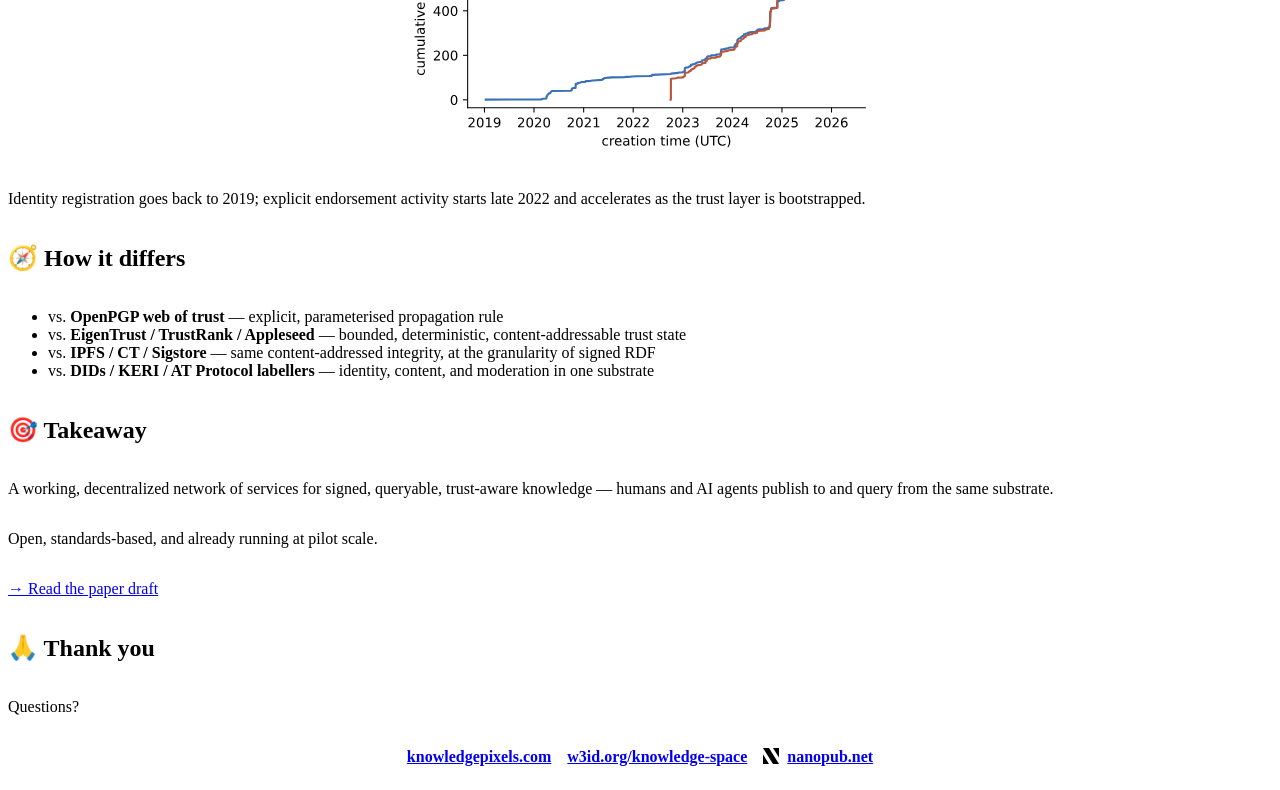
==== commit 029695e3: "Adjust some slides" ====
--- a/slides/index.html
+++ b/slides/index.html
@@ -35,23 +35,16 @@
   <body about="" class="shower list" prefix="rdf: http://www.w3.org/1999/02/22-rdf-syntax-ns# rdfs: http://www.w3.org/2000/01/rdf-schema# owl: http://www.w3.org/2002/07/owl# xsd: http://www.w3.org/2001/XMLSchema# dcterms: http://purl.org/dc/terms/ foaf: http://xmlns.com/foaf/0.1/ schema: http://schema.org/ prov: http://www.w3.org/ns/prov# bibo: http://purl.org/ontology/bibo/ cito: http://purl.org/spar/cito/" typeof="schema:CreativeWork prov:Entity">
     <main>
       <article about="" typeof="schema:CreativeWork">
-
         <header class="caption">
           <h1 property="schema:name">A Decentralized Infrastructure for Trust-Aware Open Knowledge Sharing by Humans and AI Agents</h1>
-          <p>
-            <a about="" href="http://purl.org/ontology/bibo/Slideshow" rel="rdf:type">Slideshow</a>
-            by
-            <span about="" rel="schema:creator schema:author"><a about="#tk" href="https://orcid.org/0000-0002-1267-0234" property="schema:name" typeof="schema:Person">Tobias Kuhn</a></span>,
-            <span about="" rel="schema:author"><a about="#vb" href="https://orcid.org/0009-0009-0118-9195" property="schema:name" typeof="schema:Person">Virginia Balseiro</a></span>,
-            <span about="" rel="schema:author"><a about="#ac" href="https://orcid.org/0000-0001-8492-0354" property="schema:name" typeof="schema:Person">Ashley Caselli</a></span>,
-            <span about="" rel="schema:author"><a about="#zp" href="https://orcid.org/0009-0008-3635-347X" property="schema:name" typeof="schema:Person">Ziroli Plutschow</a></span>,
-            <span about="" rel="schema:author"><a about="#ps" href="https://orcid.org/0000-0002-2543-9461" property="schema:name" typeof="schema:Person">Piotr Sowiński</a></span>,
-            <span about="" rel="schema:author"><a about="#ad" href="https://orcid.org/0000-0002-3080-0303" property="schema:name" typeof="schema:Person">Anastasiya Danilenka</a></span>.
-          </p>
+          <dl id="document-modified">
+            <dt>Modified</dt>
+            <dd><time content="2026-05-05T08:34:56.485Z" datatype="xsd:dateTime" datetime="2026-05-05T08:34:56.485Z" property="schema:dateModified">5/5/2026</time></dd>
+          </dl>
+          <p>             <a about="" href="http://purl.org/ontology/bibo/Slideshow" rel="rdf:type">Slideshow</a>             by             <span about="" rel="schema:creator schema:author"><a about="#tk" href="https://orcid.org/0000-0002-1267-0234" property="schema:name" typeof="schema:Person">Tobias Kuhn</a></span>,             <span about="" rel="schema:author"><a about="#vb" href="https://orcid.org/0009-0009-0118-9195" property="schema:name" typeof="schema:Person">Virginia Balseiro</a></span>,             <span about="" rel="schema:author"><a about="#ac" href="https://orcid.org/0000-0001-8492-0354" property="schema:name" typeof="schema:Person">Ashley Caselli</a></span>,             <span about="" rel="schema:author"><a about="#zp" href="https://orcid.org/0009-0008-3635-347X" property="schema:name" typeof="schema:Person">Ziroli Plutschow</a></span>,             <span about="" rel="schema:author"><a about="#ps" href="https://orcid.org/0000-0002-2543-9461" property="schema:name" typeof="schema:Person">Piotr Sowiński</a></span>,             <span about="" rel="schema:author"><a about="#ad" href="https://orcid.org/0000-0002-3080-0303" property="schema:name" typeof="schema:Person">Anastasiya Danilenka</a></span>.           </p>
           <p>Companion deck for the <a href="../">paper draft</a>. Press <kbd>F</kbd> for full-screen slide mode, <kbd>Esc</kbd> to return to outline.</p>
         </header>
-
-        <section class="slide" id="title" inlist="" rel="schema:hasPart" resource="#title" typeof="bibo:Slide">
+        <section class="slide active" id="a-decentralized-infrastructure-for-trust-aware-open-knowledge-sharing-by-humans-and-ai-agents" inlist="" rel="schema:hasPart" resource="#title" typeof="bibo:Slide">
           <h2 property="schema:name">🌐 A Decentralized Infrastructure for Trust-Aware Open Knowledge Sharing by Humans and AI Agents</h2>
           <div datatype="rdf:HTML" property="schema:description">
             <p>Tobias Kuhn, Virginia Balseiro, Ashley Caselli, Ziroli Plutschow, Piotr Sowiński, Anastasiya Danilenka</p>
@@ -63,8 +56,7 @@
             </ul>
           </div>
         </section>
-
-        <section class="slide" id="problem" inlist="" rel="schema:hasPart" resource="#problem" typeof="bibo:Slide">
+        <section class="slide" id="the-gap" inlist="" rel="schema:hasPart" resource="#the-gap" typeof="bibo:Slide">
           <h2 property="schema:name">🕳️ The gap</h2>
           <div datatype="rdf:HTML" property="schema:description">
             <p>The Semantic Web vision is largely in place — RDF, OWL, SPARQL, Linked Data — but knowledge still circulates as bulk dataset releases inside curated silos.</p>
@@ -76,8 +68,7 @@
             <p>And now AI agents need a substrate they can publish to and query from on equal terms with humans.</p>
           </div>
         </section>
-
-        <section class="slide" id="vision" inlist="" rel="schema:hasPart" resource="#vision" typeof="bibo:Slide">
+        <section class="slide" id="the-vision-knowledge-space" inlist="" rel="schema:hasPart" resource="#the-vision-knowledge-space" typeof="bibo:Slide">
           <h2 property="schema:name">🔭 The vision: Knowledge Space</h2>
           <div datatype="rdf:HTML" property="schema:description">
             <p>An open, decentralized ecosystem in which human (and machine) knowledge is shared as <strong>small, immutable, uniquely identified, cryptographically signed records</strong>, and trust is established through transparent algorithms over community assessments.</p>
@@ -85,9 +76,8 @@
             <p><a href="https://w3id.org/knowledge-space/">w3id.org/knowledge-space</a></p>
           </div>
         </section>
-
-        <section class="slide" id="nanopubs" inlist="" rel="schema:hasPart" resource="#nanopubs" typeof="bibo:Slide">
-          <h2 property="schema:name"><img class="np-icon-lg" src="img/nanopub-icon.png" alt="" /> Nanopublications, recap</h2>
+        <section class="slide" id="nanopublications-recap" inlist="" rel="schema:hasPart" resource="#nanopublications-recap" typeof="bibo:Slide">
+          <h2 property="schema:name"><img class="np-icon-lg" src="img/nanopub-icon.png" /> Nanopublications, recap</h2>
           <div datatype="rdf:HTML" property="schema:description">
             <p>Smallest unit of attributable, signed, structured knowledge — four named graphs:</p>
             <ul>
@@ -99,16 +89,13 @@
             <p>Identified by a <strong>Trusty URI</strong>: a content-derived hash embedded in the URI itself, so every reference is self-verifying and immutable.</p>
           </div>
         </section>
-
         <section class="slide" id="architecture" inlist="" rel="schema:hasPart" resource="#architecture" typeof="bibo:Slide">
-          <h2 property="schema:name">🏛️ Three-layer architecture</h2>
-          <div datatype="rdf:HTML" property="schema:description">
-            <img class="fig" src="../media/images/nanopub-architecture.svg" alt="High-level architecture of the nanopublication ecosystem" />
-            <p>Trusty URIs · federated <strong>Registries</strong> · <strong>Query</strong> services · client applications (<a href="https://nanodash.knowledgepixels.com/">Nanodash</a>).</p>
-          </div>
-        </section>
-
-        <section class="slide" id="registry" inlist="" rel="schema:hasPart" resource="#registry" typeof="bibo:Slide">
+          <h2 property="schema:name">🏛️ Architecture</h2>
+          <div datatype="rdf:HTML" property="schema:description">
+            <img alt="High-level architecture of the nanopublication ecosystem" class="fig" src="../media/images/nanopub-architecture.svg" />
+          </div>
+        </section>
+        <section class="slide" id="nanopub-registry" inlist="" rel="schema:hasPart" resource="#nanopub-registry" typeof="bibo:Slide">
           <h2 property="schema:name">🗄️ Nanopub Registry</h2>
           <div datatype="rdf:HTML" property="schema:description">
             <ul>
@@ -120,8 +107,7 @@
             </ul>
           </div>
         </section>
-
-        <section class="slide" id="query" inlist="" rel="schema:hasPart" resource="#query" typeof="bibo:Slide">
+        <section class="slide" id="nanopub-query" inlist="" rel="schema:hasPart" resource="#nanopub-query" typeof="bibo:Slide">
           <h2 property="schema:name">🔍 Nanopub Query</h2>
           <div datatype="rdf:HTML" property="schema:description">
             <ul>
@@ -132,8 +118,7 @@
             </ul>
           </div>
         </section>
-
-        <section class="slide" id="trust-types" inlist="" rel="schema:hasPart" resource="#trust-types" typeof="bibo:Slide">
+        <section class="slide" id="trust-as-nanopublications" inlist="" rel="schema:hasPart" resource="#trust-as-nanopublications" typeof="bibo:Slide">
           <h2 property="schema:name">🤝 Trust as nanopublications</h2>
           <div datatype="rdf:HTML" property="schema:description">
             <p>The trust layer is itself made of nanopublications — signed, retractable, content-addressed:</p>
@@ -145,8 +130,7 @@
             </ul>
           </div>
         </section>
-
-        <section class="slide" id="examples-skeleton" inlist="" rel="schema:hasPart" resource="#examples-skeleton" typeof="bibo:Slide">
+        <section class="slide" id="nanopub-skeleton-shared-by-all-types" inlist="" rel="schema:hasPart" resource="#nanopub-skeleton-shared-by-all-types" typeof="bibo:Slide">
           <h2 property="schema:name">📝 Nanopub skeleton (shared by all types)</h2>
           <div datatype="rdf:HTML" property="schema:description">
             <pre><code>@prefix this:  &lt;…this nanopub&gt; .
@@ -168,8 +152,7 @@
                          npx:signedBy     orcid:0000-0002-1267-0234 . }</code></pre>
           </div>
         </section>
-
-        <section class="slide" id="examples-setting" inlist="" rel="schema:hasPart" resource="#examples-setting" typeof="bibo:Slide">
+        <section class="slide" id="setting-assertion" inlist="" rel="schema:hasPart" resource="#setting-assertion" typeof="bibo:Slide">
           <h2 property="schema:name">📝 Setting assertion</h2>
           <div datatype="rdf:HTML" property="schema:description">
             <p>Declares the trust root and propagation policy of a Registry.</p>
@@ -184,8 +167,7 @@
     npx:hasUpdateStrategy      npx:UpdatesByCreator . }</code></pre>
           </div>
         </section>
-
-        <section class="slide" id="examples-intro" inlist="" rel="schema:hasPart" resource="#examples-intro" typeof="bibo:Slide">
+        <section class="slide" id="introduction-assertion" inlist="" rel="schema:hasPart" resource="#introduction-assertion" typeof="bibo:Slide">
           <h2 property="schema:name">📝 Introduction assertion</h2>
           <div datatype="rdf:HTML" property="schema:description">
             <p>Binds an agent (ORCID) to an RSA public key.</p>
@@ -195,8 +177,7 @@
               npx:hasPublicKey "MIGfMA0GCSqG…wIDAQAB" . }</code></pre>
           </div>
         </section>
-
-        <section class="slide" id="examples-endorsement" inlist="" rel="schema:hasPart" resource="#examples-endorsement" typeof="bibo:Slide">
+        <section class="slide" id="endorsement-assertion" inlist="" rel="schema:hasPart" resource="#endorsement-assertion" typeof="bibo:Slide">
           <h2 property="schema:name">📝 Endorsement assertion</h2>
           <div datatype="rdf:HTML" property="schema:description">
             <p>One signer approves another nanopublication — typically an introduction — adding a trust edge.</p>
@@ -205,8 +186,7 @@
     npx:approvesOf &lt;https://w3id.org/np/RA2rnE4Gi…&gt; . }</code></pre>
           </div>
         </section>
-
-        <section class="slide" id="examples-index" inlist="" rel="schema:hasPart" resource="#examples-index" typeof="bibo:Slide">
+        <section class="slide" id="index-assertion" inlist="" rel="schema:hasPart" resource="#index-assertion" typeof="bibo:Slide">
           <h2 property="schema:name">📝 Index assertion</h2>
           <div datatype="rdf:HTML" property="schema:description">
             <p>Groups other nanopublications — here, the <code>initialAgentsIndex</code> referenced by the setting above.</p>
@@ -217,8 +197,7 @@
                         &lt;https://w3id.org/np/RABm7U1wy…&gt; . }</code></pre>
           </div>
         </section>
-
-        <section class="slide" id="idebt" inlist="" rel="schema:hasPart" resource="#idebt" typeof="bibo:Slide">
+        <section class="slide" id="idebt-trust-calculation" inlist="" rel="schema:hasPart" resource="#idebt-trust-calculation" typeof="bibo:Slide">
           <h2 property="schema:name">⚖️ IDEBT — trust calculation</h2>
           <div datatype="rdf:HTML" property="schema:description">
             <p><em>Iterative Declaration-Endorsement Bounded Trust.</em></p>
@@ -231,8 +210,7 @@
             </ul>
           </div>
         </section>
-
-        <section class="slide" id="idebt-code-init" inlist="" rel="schema:hasPart" resource="#idebt-code-init" typeof="bibo:Slide">
+        <section class="slide" id="idebt-pseudo-code-initialisation" inlist="" rel="schema:hasPart" resource="#idebt-pseudo-code-initialisation" typeof="bibo:Slide">
           <h2 property="schema:name">💻 IDEBT pseudo-code — initialisation</h2>
           <div datatype="rdf:HTML" property="schema:description">
             <pre><code>IDEBT():
@@ -246,8 +224,7 @@
             <p>Seeds <code>paths</code> with the root, fetches the initial declarations from the agent-intro index referenced by the setting, and builds the first-hop edge set <code>N</code> from the root sentinel <code>$</code> to each declared <code>(a, k)</code>.</p>
           </div>
         </section>
-
-        <section class="slide" id="idebt-code-loop" inlist="" rel="schema:hasPart" resource="#idebt-code-loop" typeof="bibo:Slide">
+        <section class="slide" id="idebt-pseudo-code-depth-loop" inlist="" rel="schema:hasPart" resource="#idebt-pseudo-code-depth-loop" typeof="bibo:Slide">
           <h2 property="schema:name">💻 IDEBT pseudo-code — depth loop</h2>
           <div datatype="rdf:HTML" property="schema:description">
             <pre><code>  for d = 1 to MAX_DEPTH:
@@ -265,8 +242,7 @@
             <p>Each iteration selects the highest-ratio non-primary path per endpoint, fetches its endorsements/declarations from peers, extends <code>N</code>, then expands ratios across the new edges.</p>
           </div>
         </section>
-
-        <section class="slide" id="idebt10" inlist="" rel="schema:hasPart" resource="#idebt10" typeof="bibo:Slide">
+        <section class="slide" id="deployed-configuration-idebt10" inlist="" rel="schema:hasPart" resource="#deployed-configuration-idebt10" typeof="bibo:Slide">
           <h2 property="schema:name">⚙️ Deployed configuration: IDEBT10()</h2>
           <div datatype="rdf:HTML" property="schema:description">
             <pre><code>IDEBT10():
@@ -278,67 +254,107 @@
             <p>Trust-state hash = SHA-256 of the canonicalised path set.</p>
           </div>
         </section>
-
-        <section class="slide" id="snapshot-counts" inlist="" rel="schema:hasPart" resource="#snapshot-counts" typeof="bibo:Slide">
+        <section class="slide" id="live-snapshot-identity-and-content" inlist="" rel="schema:hasPart" resource="#live-snapshot-identity-and-content" typeof="bibo:Slide">
           <h2 property="schema:name">📊 Live snapshot — identity and content</h2>
           <div datatype="rdf:HTML" property="schema:description">
             <p><code>registry.knowledgepixels.com</code> · 2026-05-04 · trust-state hash <code>4d07f8db…</code></p>
             <table>
-              <thead><tr><th>Quantity</th><th>Value</th></tr></thead>
+              <thead>
+                <tr>
+                  <th>Quantity</th>
+                  <th>Value</th>
+                </tr>
+              </thead>
               <tbody>
-                <tr><td>Distinct signers (agents)</td><td>616</td></tr>
-                <tr><td>Signer-key accounts (loaded / contested / skipped)</td><td>692 / 4 / 5</td></tr>
-                <tr><td>Accounts per agent (max; modal)</td><td>6 (max); 1 (89%)</td></tr>
-                <tr><td>Stored nanopublications</td><td>79,672</td></tr>
-                <tr><td>Registry version / trust-state counter</td><td>1.9.0 / 25</td></tr>
+                <tr>
+                  <td>Distinct signers (agents)</td>
+                  <td>616</td>
+                </tr>
+                <tr>
+                  <td>Signer-key accounts (loaded / contested / skipped)</td>
+                  <td>692 / 4 / 5</td>
+                </tr>
+                <tr>
+                  <td>Accounts per agent (max; modal)</td>
+                  <td>6 (max); 1 (89%)</td>
+                </tr>
+                <tr>
+                  <td>Stored nanopublications</td>
+                  <td>79,672</td>
+                </tr>
+                <tr>
+                  <td>Registry version / trust-state counter</td>
+                  <td>1.9.0 / 25</td>
+                </tr>
               </tbody>
             </table>
           </div>
         </section>
-
-        <section class="slide" id="snapshot-trust" inlist="" rel="schema:hasPart" resource="#snapshot-trust" typeof="bibo:Slide">
+        <section class="slide" id="live-snapshot-trust-graph" inlist="" rel="schema:hasPart" resource="#live-snapshot-trust-graph" typeof="bibo:Slide">
           <h2 property="schema:name">🕸️ Live snapshot — trust graph</h2>
           <div datatype="rdf:HTML" property="schema:description">
             <table>
-              <thead><tr><th>Quantity</th><th>Value</th></tr></thead>
+              <thead>
+                <tr>
+                  <th>Quantity</th>
+                  <th>Value</th>
+                </tr>
+              </thead>
               <tbody>
-                <tr><td>Trust paths (primary / extended)</td><td>772 (695 / 77)</td></tr>
-                <tr><td>Distinct endorsement edges</td><td>772</td></tr>
-                <tr><td>Effective depth range</td><td>1–5</td></tr>
-                <tr><td>Accounts with a single trust path</td><td>656 / 692 (94.8%)</td></tr>
-                <tr><td>Total ratio mass over loaded accounts</td><td>0.104 (root self 0.10; ≪ 1.0)</td></tr>
-                <tr><td>Accounts ≥ 10⁻⁴ / ≥ 10⁻³ ratio</td><td>19 / 17</td></tr>
-                <tr><td>Distinct quota tiers (accounts at floor)</td><td>43 (179 at floor 1000)</td></tr>
+                <tr>
+                  <td>Trust paths (primary / extended)</td>
+                  <td>772 (695 / 77)</td>
+                </tr>
+                <tr>
+                  <td>Distinct endorsement edges</td>
+                  <td>772</td>
+                </tr>
+                <tr>
+                  <td>Effective depth range</td>
+                  <td>1–5</td>
+                </tr>
+                <tr>
+                  <td>Accounts with a single trust path</td>
+                  <td>656 / 692 (94.8%)</td>
+                </tr>
+                <tr>
+                  <td>Total ratio mass over loaded accounts</td>
+                  <td>0.104 (root self 0.10; ≪ 1.0)</td>
+                </tr>
+                <tr>
+                  <td>Accounts ≥ 10⁻⁴ / ≥ 10⁻³ ratio</td>
+                  <td>19 / 17</td>
+                </tr>
+                <tr>
+                  <td>Distinct quota tiers (accounts at floor)</td>
+                  <td>43 (179 at floor 1000)</td>
+                </tr>
               </tbody>
             </table>
           </div>
         </section>
-
-        <section class="slide" id="fig-depth" inlist="" rel="schema:hasPart" resource="#fig-depth" typeof="bibo:Slide">
+        <section class="slide" id="bounded-depth-and-ratio-decay" inlist="" rel="schema:hasPart" resource="#bounded-depth-and-ratio-decay" typeof="bibo:Slide">
           <h2 property="schema:name">📉 Bounded depth and ratio decay</h2>
           <div datatype="rdf:HTML" property="schema:description">
-            <img class="bigfig" src="../analysis/figures/depth-mass.svg" alt="Per-path depth distribution and ratio mass per depth" />
+            <p><img alt="Per-path depth distribution and ratio mass per depth" class="bigfig" src="../analysis/figures/depth-mass.svg" /></p>
             <p>Effective depth ≤ 5; ratio mass decays roughly geometrically — matches the bounds claimed for IDEBT.</p>
           </div>
         </section>
-
-        <section class="slide" id="fig-volume" inlist="" rel="schema:hasPart" resource="#fig-volume" typeof="bibo:Slide">
+        <section class="slide" id="publication-volume-per-signer" inlist="" rel="schema:hasPart" resource="#publication-volume-per-signer" typeof="bibo:Slide">
           <h2 property="schema:name">📈 Publication volume per signer</h2>
           <div datatype="rdf:HTML" property="schema:description">
-            <img class="bigfig" src="../analysis/figures/publication-volume.svg" alt="Publication volume per signer-key and per agent" />
+            <p><img alt="Publication volume per signer-key and per agent" class="bigfig" src="../analysis/figures/publication-volume.svg" /></p>
             <p>Strongly heavy-tailed: trust mass and content volume are concentrated very differently — top agent &lt; 1% of trust mass, but a single bot account produces ~41% of nanopubs.</p>
           </div>
         </section>
-
-        <section class="slide" id="fig-growth" inlist="" rel="schema:hasPart" resource="#fig-growth" typeof="bibo:Slide">
+        <section class="slide" id="network-growth-over-time" inlist="" rel="schema:hasPart" resource="#network-growth-over-time" typeof="bibo:Slide">
           <h2 property="schema:name">📅 Network growth over time</h2>
           <div datatype="rdf:HTML" property="schema:description">
-            <img class="bigfig" src="../analysis/figures/network-growth.svg" alt="Cumulative growth of introductions and endorsements" />
+            <p><img alt="Cumulative growth of introductions and endorsements" class="bigfig" src="../analysis/figures/network-growth.svg" /></p>
             <p>Identity registration goes back to 2019; explicit endorsement activity starts late 2022 and accelerates as the trust layer is bootstrapped.</p>
           </div>
         </section>
-
-        <section class="slide" id="positioning" inlist="" rel="schema:hasPart" resource="#positioning" typeof="bibo:Slide">
+        <section class="slide" id="how-it-differs" inlist="" rel="schema:hasPart" resource="#how-it-differs" typeof="bibo:Slide">
           <h2 property="schema:name">🧭 How it differs</h2>
           <div datatype="rdf:HTML" property="schema:description">
             <ul>
@@ -349,8 +365,7 @@
             </ul>
           </div>
         </section>
-
-        <section class="slide" id="conclusion" inlist="" rel="schema:hasPart" resource="#conclusion" typeof="bibo:Slide">
+        <section class="slide" id="takeaway" inlist="" rel="schema:hasPart" resource="#takeaway" typeof="bibo:Slide">
           <h2 property="schema:name">🎯 Takeaway</h2>
           <div datatype="rdf:HTML" property="schema:description">
             <p>A working, decentralized network of services for signed, queryable, trust-aware knowledge — humans and AI agents publish to and query from the same substrate.</p>
@@ -358,19 +373,17 @@
             <p><a href="../">→ Read the paper draft</a></p>
           </div>
         </section>
-
-        <section class="slide" id="thanks" inlist="" rel="schema:hasPart" resource="#thanks" typeof="bibo:Slide">
+        <section class="slide" id="thank-you" inlist="" rel="schema:hasPart" resource="#thank-you" typeof="bibo:Slide">
           <h2 property="schema:name">🙏 Thank you</h2>
           <div datatype="rdf:HTML" property="schema:description">
             <p>Questions?</p>
             <ul class="brands">
               <li><a href="https://knowledgepixels.com/">knowledgepixels.com</a></li>
               <li><a href="https://w3id.org/knowledge-space/">w3id.org/knowledge-space</a></li>
-              <li><img class="np-icon" src="img/nanopub-icon.png" alt="" /> <a href="https://nanopub.net/">nanopub.net</a></li>
-            </ul>
-          </div>
-        </section>
-
+              <li><img class="np-icon" src="img/nanopub-icon.png" /> <a href="https://nanopub.net/">nanopub.net</a></li>
+            </ul>
+          </div>
+        </section>
       </article>
     </main>
   </body>
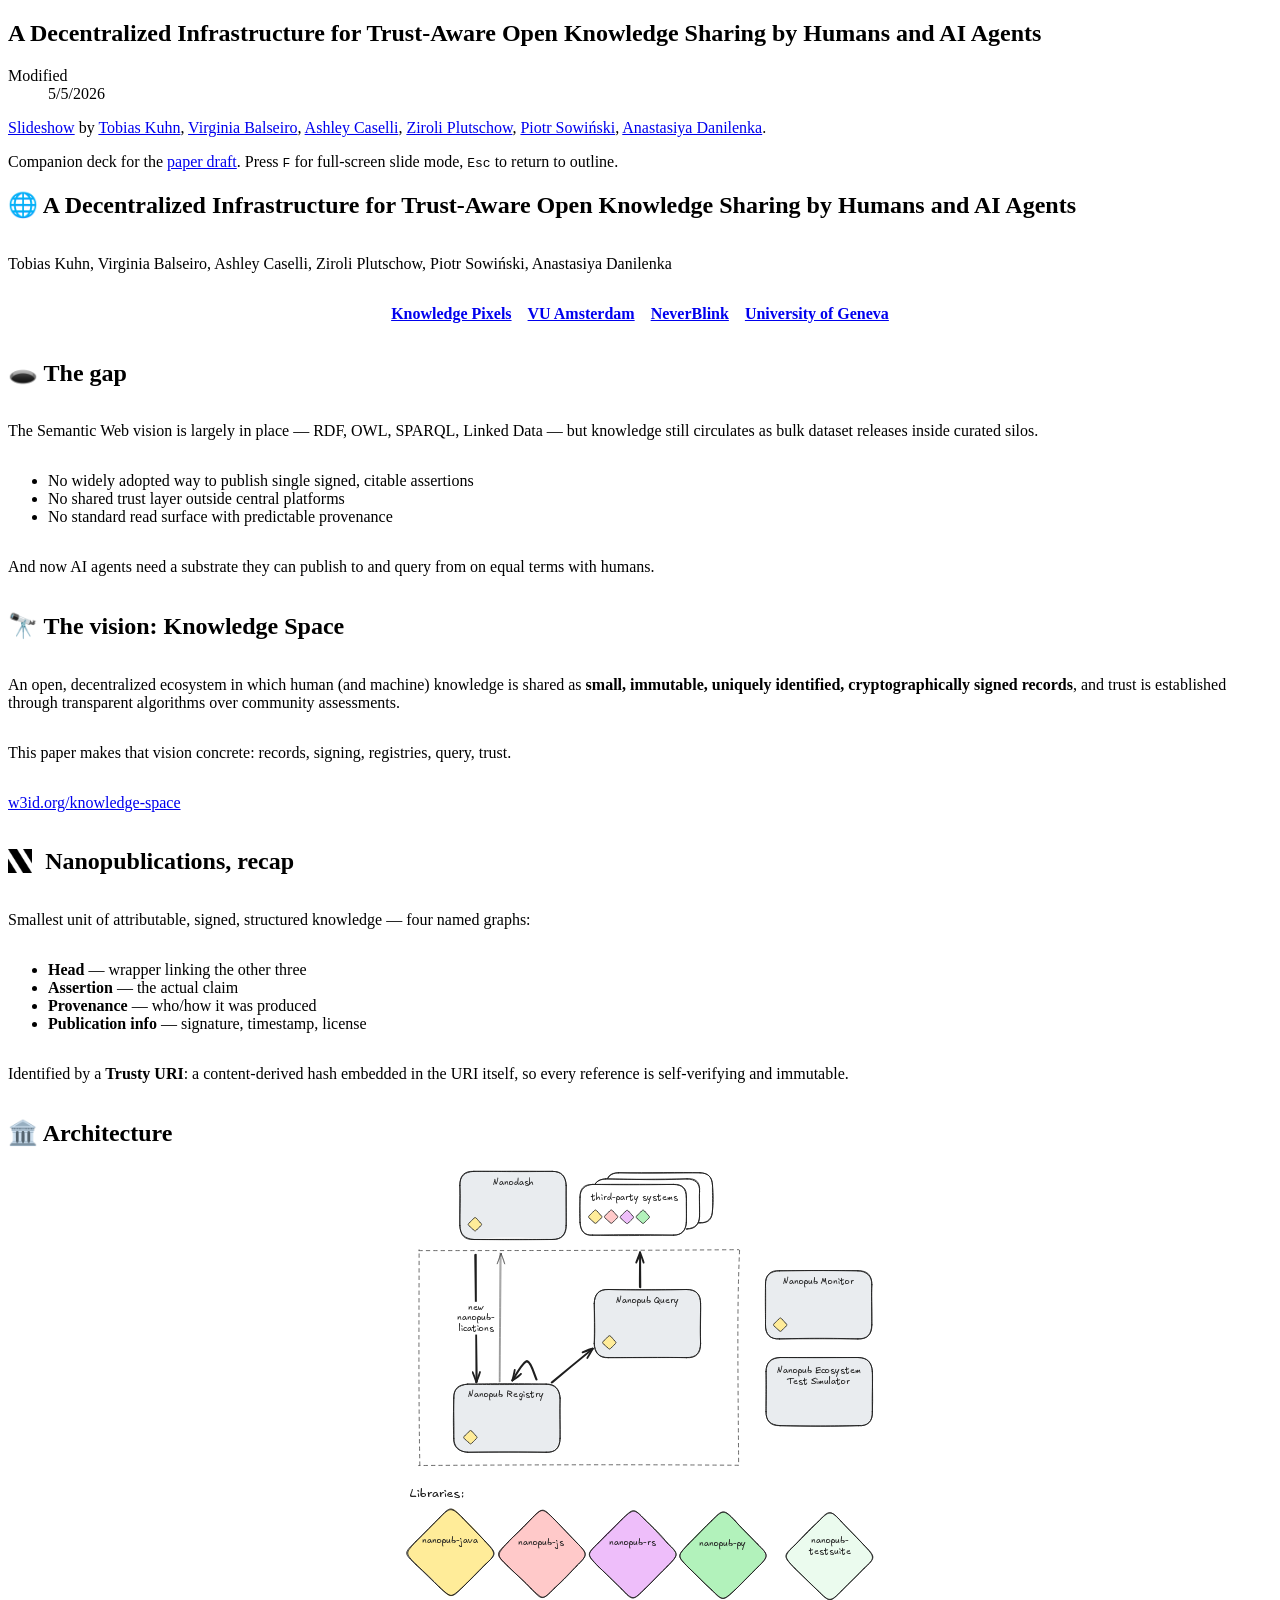
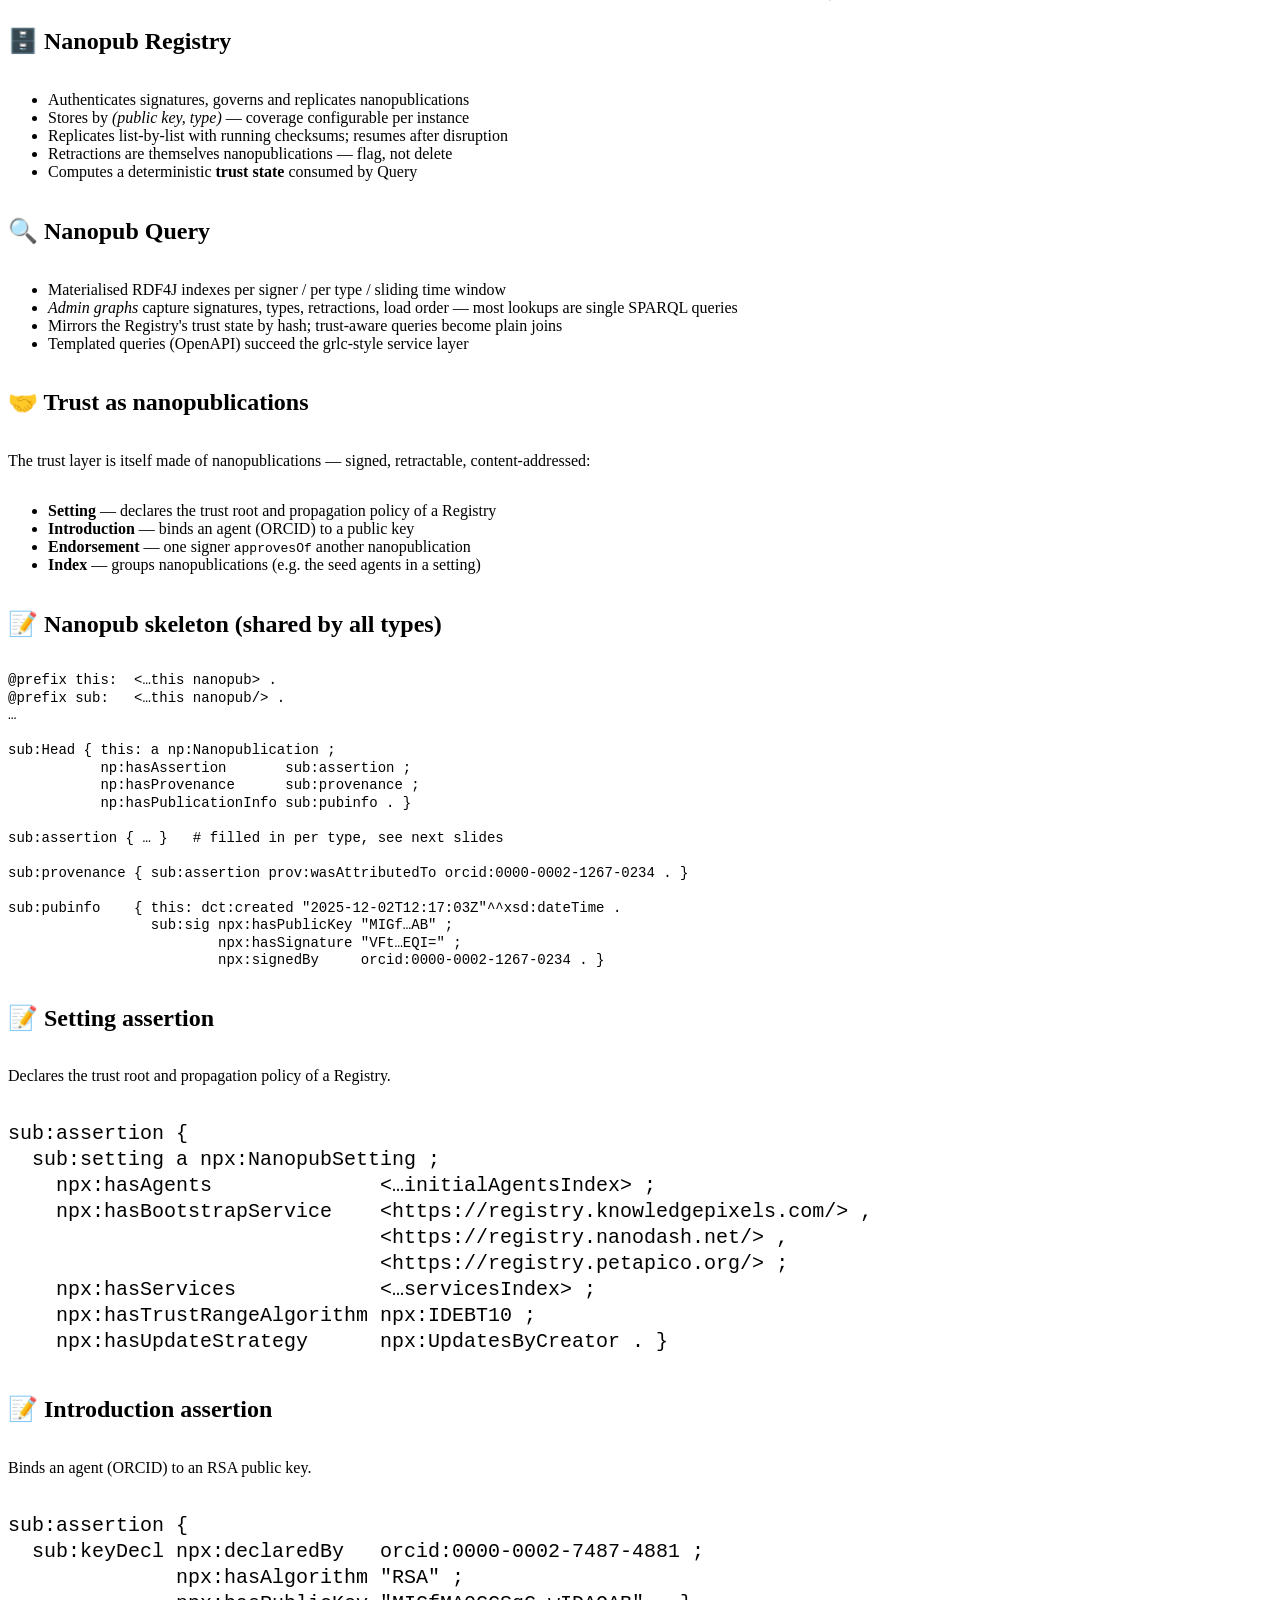
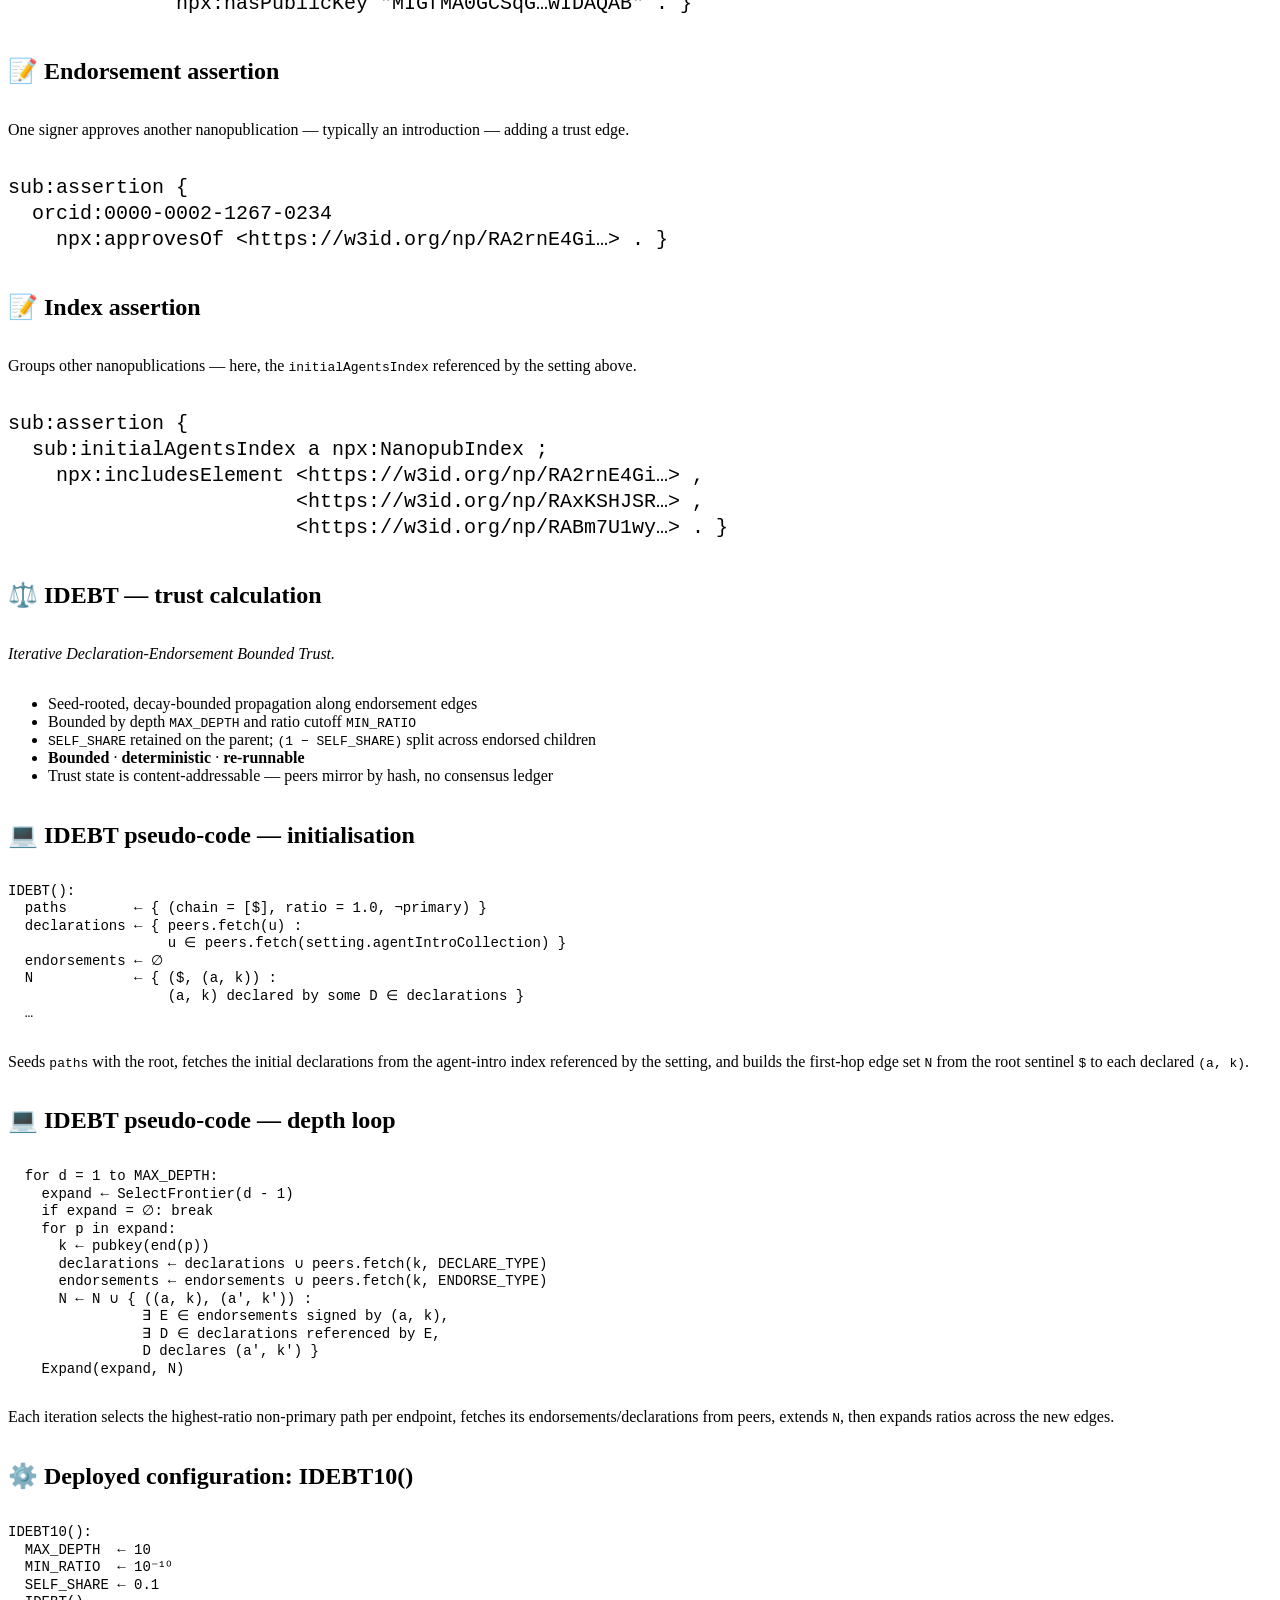
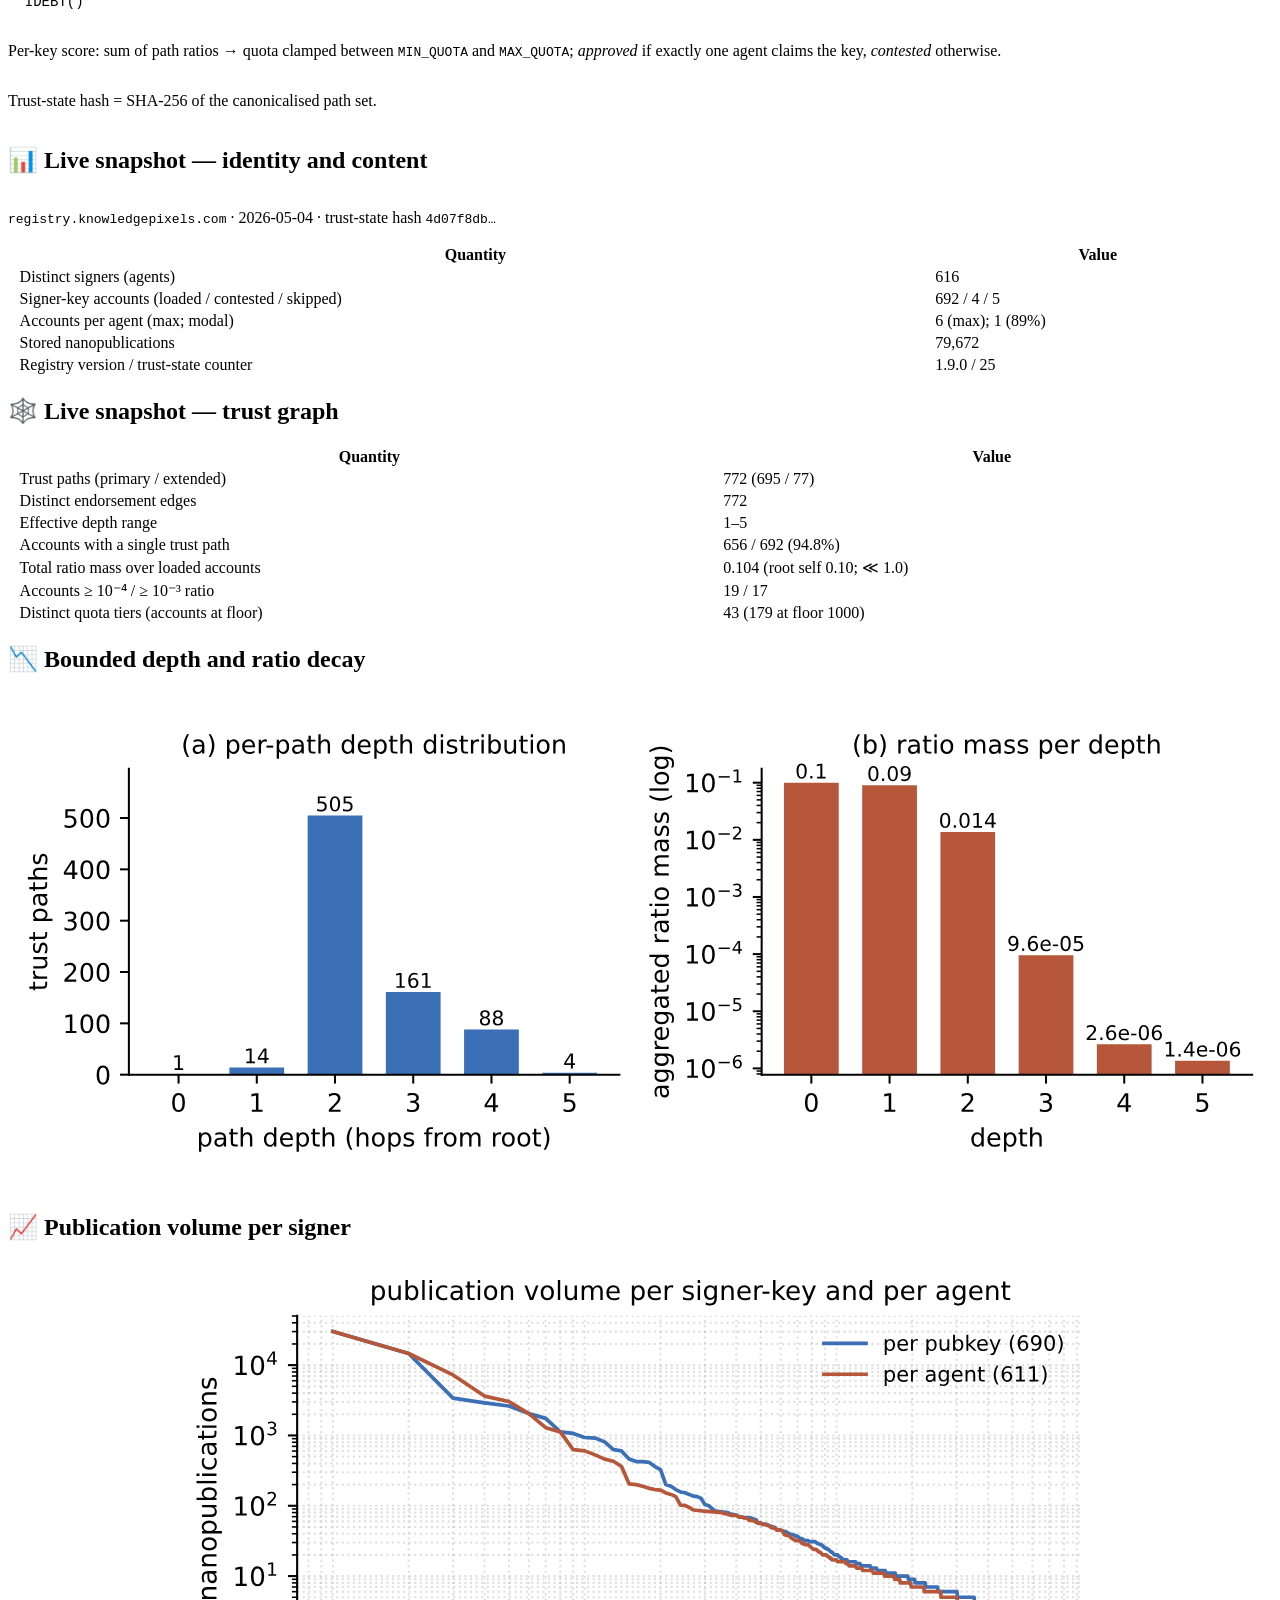
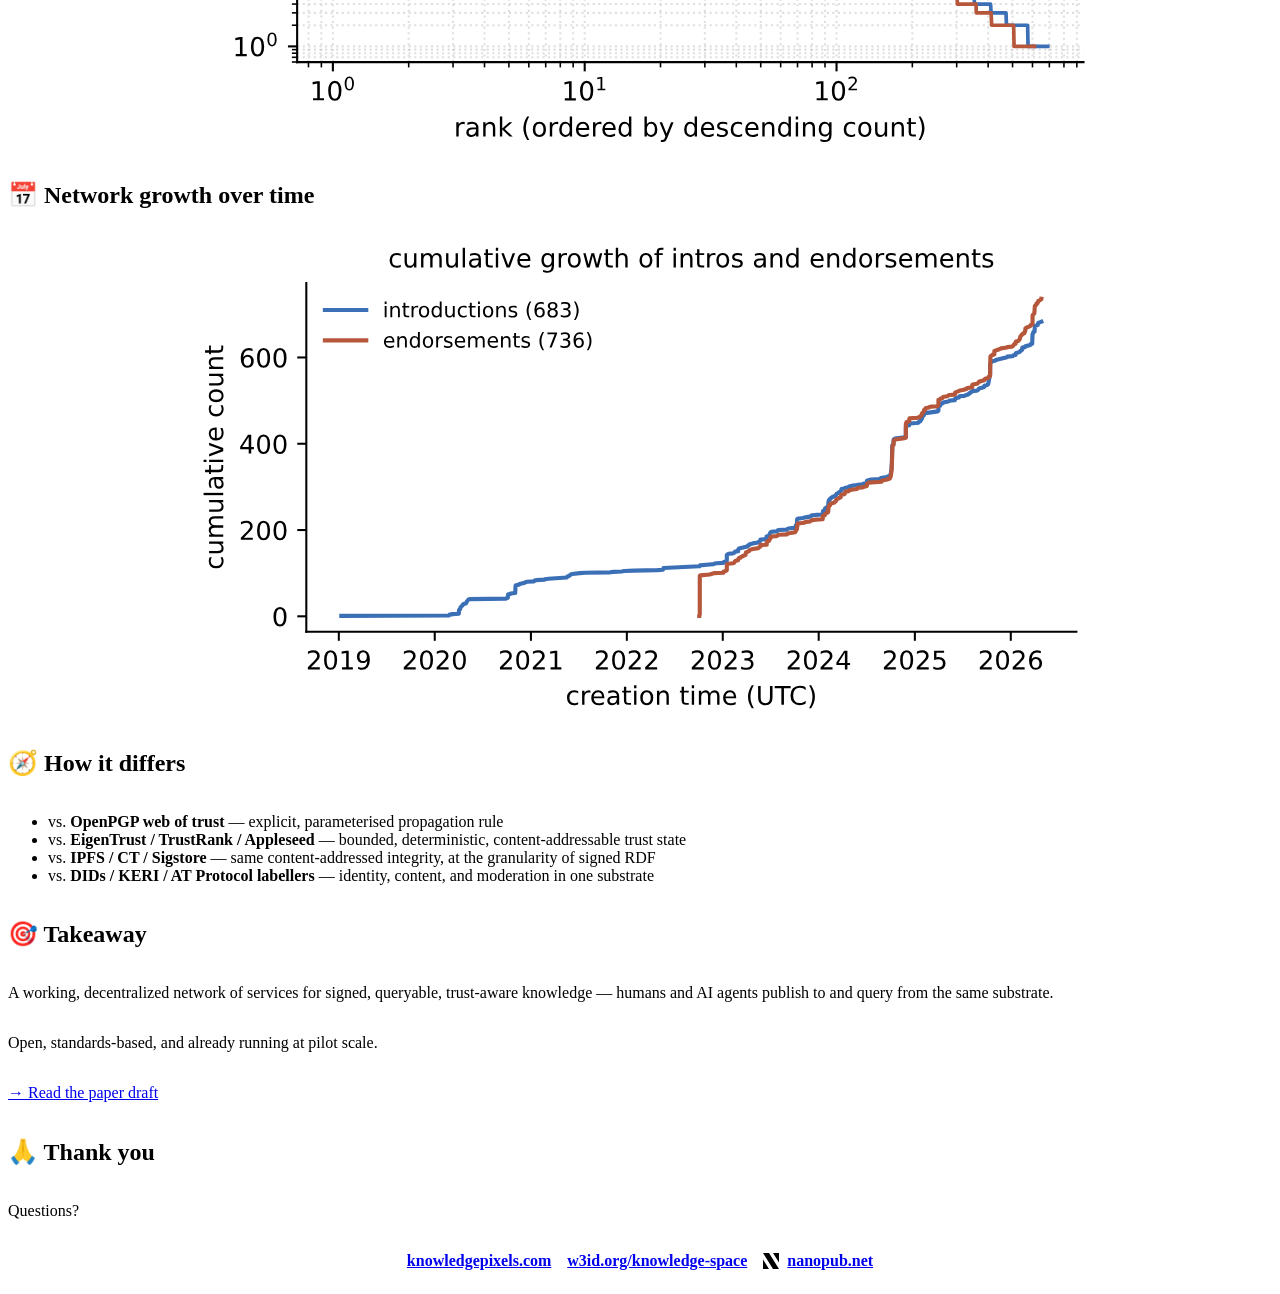
==== commit a0820832: "Strip captions from figure slides and let figures fill the slide Co-Authored-By: Claude Opus 4.7 (1M" ====
--- a/slides/index.html
+++ b/slides/index.html
@@ -19,6 +19,8 @@
         width: auto; height: auto; object-fit: contain;
         display: block; margin: 0 auto;
       }
+      /* Figure-only slides: let the description column fill more vertical space. */
+      .shower .slide.figure-only > div[property="schema:description"] { max-height: 500px; height: 500px; }
       .shower .slide pre { font-size: 14px; line-height: 1.25; }
       .shower .slide pre.small { font-size: 12px; }
       .shower .slide pre.large { font-size: 20px; line-height: 1.3; }
@@ -333,25 +335,22 @@
             </table>
           </div>
         </section>
-        <section class="slide" id="bounded-depth-and-ratio-decay" inlist="" rel="schema:hasPart" resource="#bounded-depth-and-ratio-decay" typeof="bibo:Slide">
+        <section class="slide figure-only" id="bounded-depth-and-ratio-decay" inlist="" rel="schema:hasPart" resource="#bounded-depth-and-ratio-decay" typeof="bibo:Slide">
           <h2 property="schema:name">📉 Bounded depth and ratio decay</h2>
           <div datatype="rdf:HTML" property="schema:description">
-            <p><img alt="Per-path depth distribution and ratio mass per depth" class="bigfig" src="../analysis/figures/depth-mass.svg" /></p>
-            <p>Effective depth ≤ 5; ratio mass decays roughly geometrically — matches the bounds claimed for IDEBT.</p>
-          </div>
-        </section>
-        <section class="slide" id="publication-volume-per-signer" inlist="" rel="schema:hasPart" resource="#publication-volume-per-signer" typeof="bibo:Slide">
+            <img alt="Per-path depth distribution and ratio mass per depth" class="bigfig" src="../analysis/figures/depth-mass.svg" />
+          </div>
+        </section>
+        <section class="slide figure-only" id="publication-volume-per-signer" inlist="" rel="schema:hasPart" resource="#publication-volume-per-signer" typeof="bibo:Slide">
           <h2 property="schema:name">📈 Publication volume per signer</h2>
           <div datatype="rdf:HTML" property="schema:description">
-            <p><img alt="Publication volume per signer-key and per agent" class="bigfig" src="../analysis/figures/publication-volume.svg" /></p>
-            <p>Strongly heavy-tailed: trust mass and content volume are concentrated very differently — top agent &lt; 1% of trust mass, but a single bot account produces ~41% of nanopubs.</p>
-          </div>
-        </section>
-        <section class="slide" id="network-growth-over-time" inlist="" rel="schema:hasPart" resource="#network-growth-over-time" typeof="bibo:Slide">
+            <img alt="Publication volume per signer-key and per agent" class="bigfig" src="../analysis/figures/publication-volume.svg" />
+          </div>
+        </section>
+        <section class="slide figure-only" id="network-growth-over-time" inlist="" rel="schema:hasPart" resource="#network-growth-over-time" typeof="bibo:Slide">
           <h2 property="schema:name">📅 Network growth over time</h2>
           <div datatype="rdf:HTML" property="schema:description">
-            <p><img alt="Cumulative growth of introductions and endorsements" class="bigfig" src="../analysis/figures/network-growth.svg" /></p>
-            <p>Identity registration goes back to 2019; explicit endorsement activity starts late 2022 and accelerates as the trust layer is bootstrapped.</p>
+            <img alt="Cumulative growth of introductions and endorsements" class="bigfig" src="../analysis/figures/network-growth.svg" />
           </div>
         </section>
         <section class="slide" id="how-it-differs" inlist="" rel="schema:hasPart" resource="#how-it-differs" typeof="bibo:Slide">
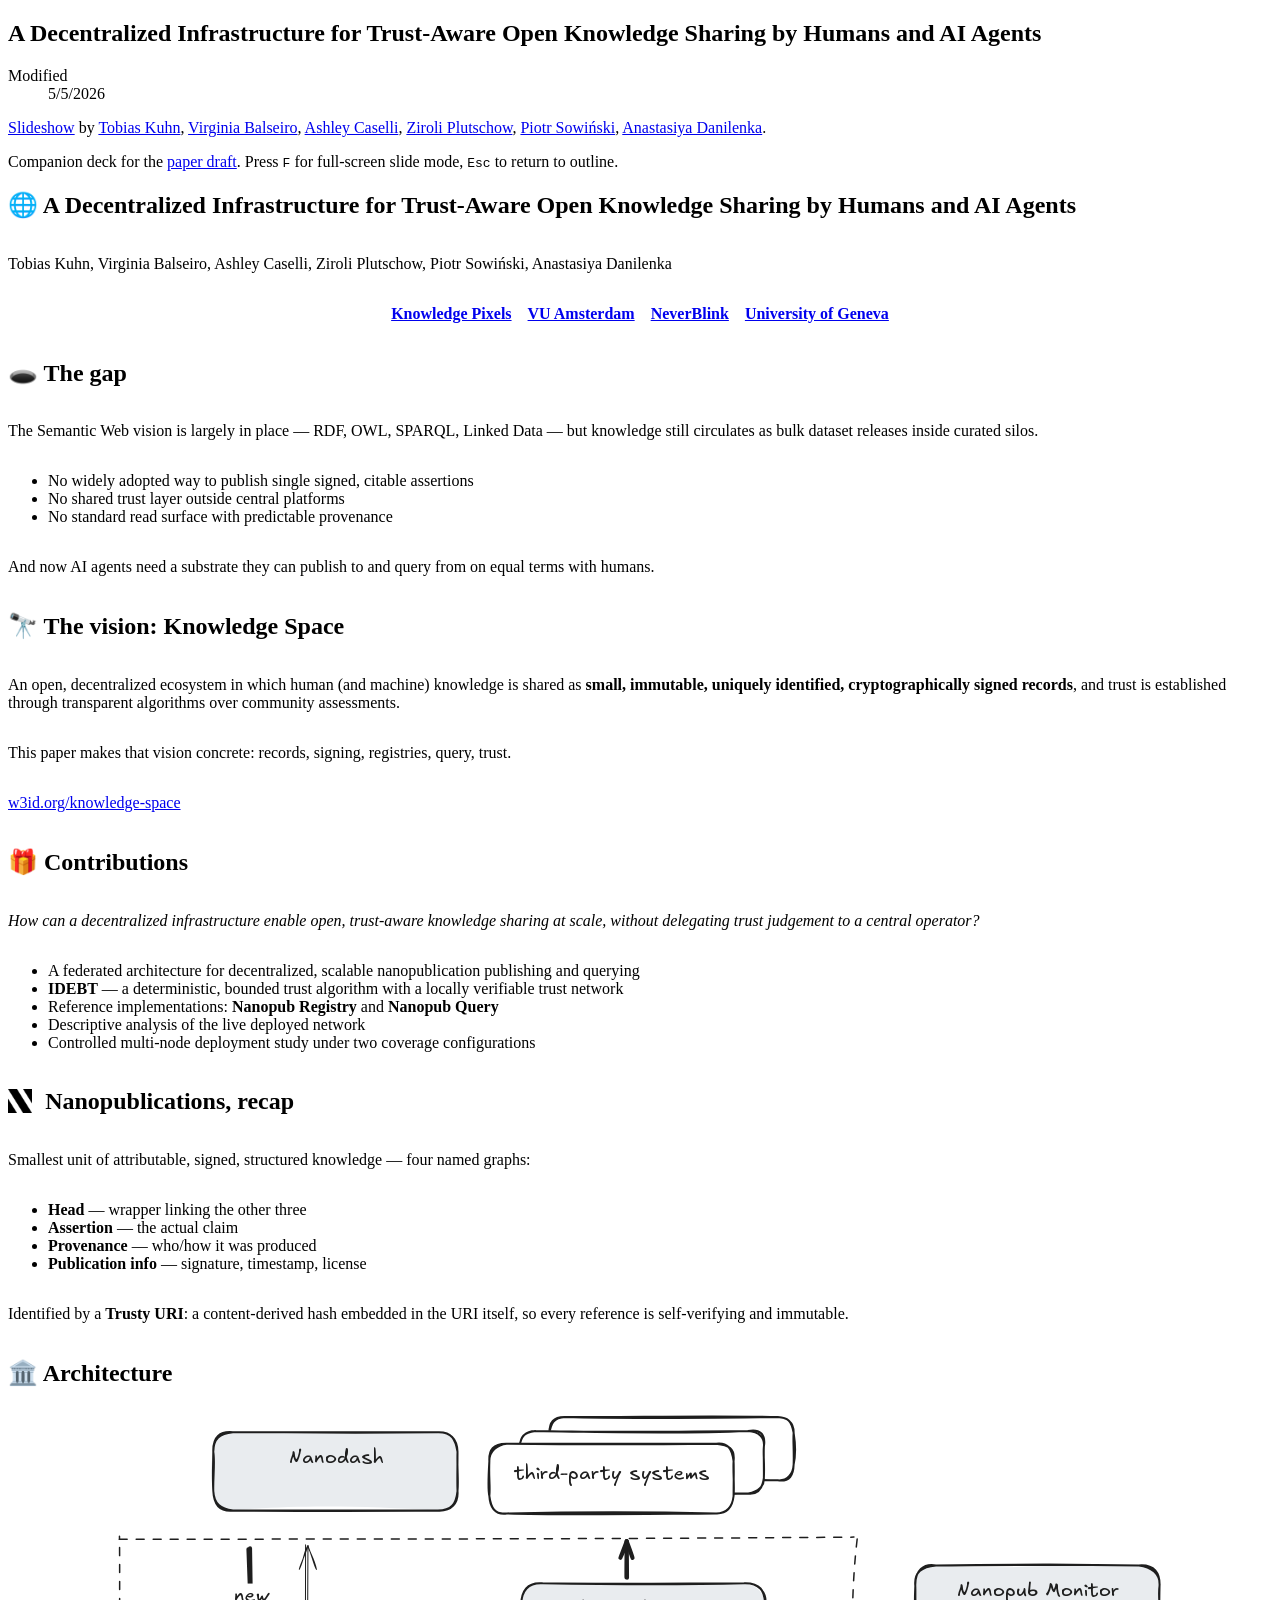
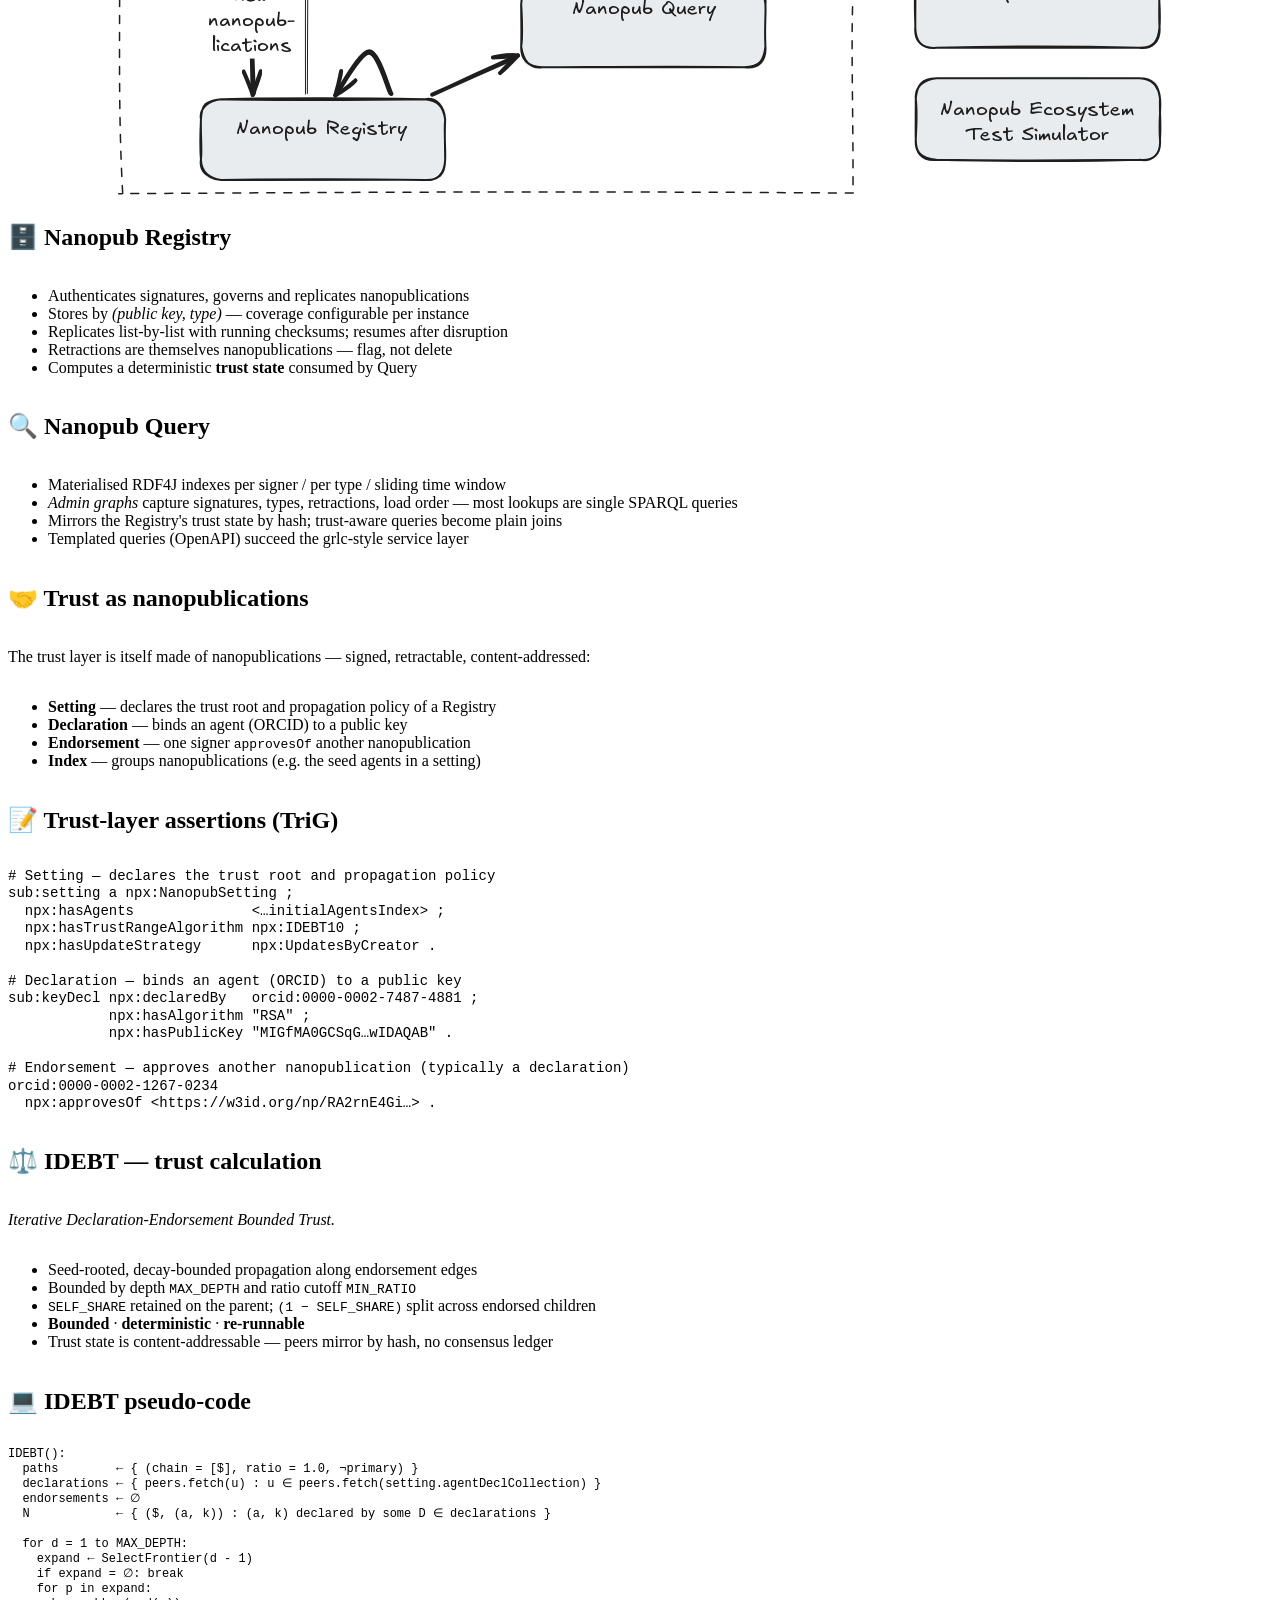
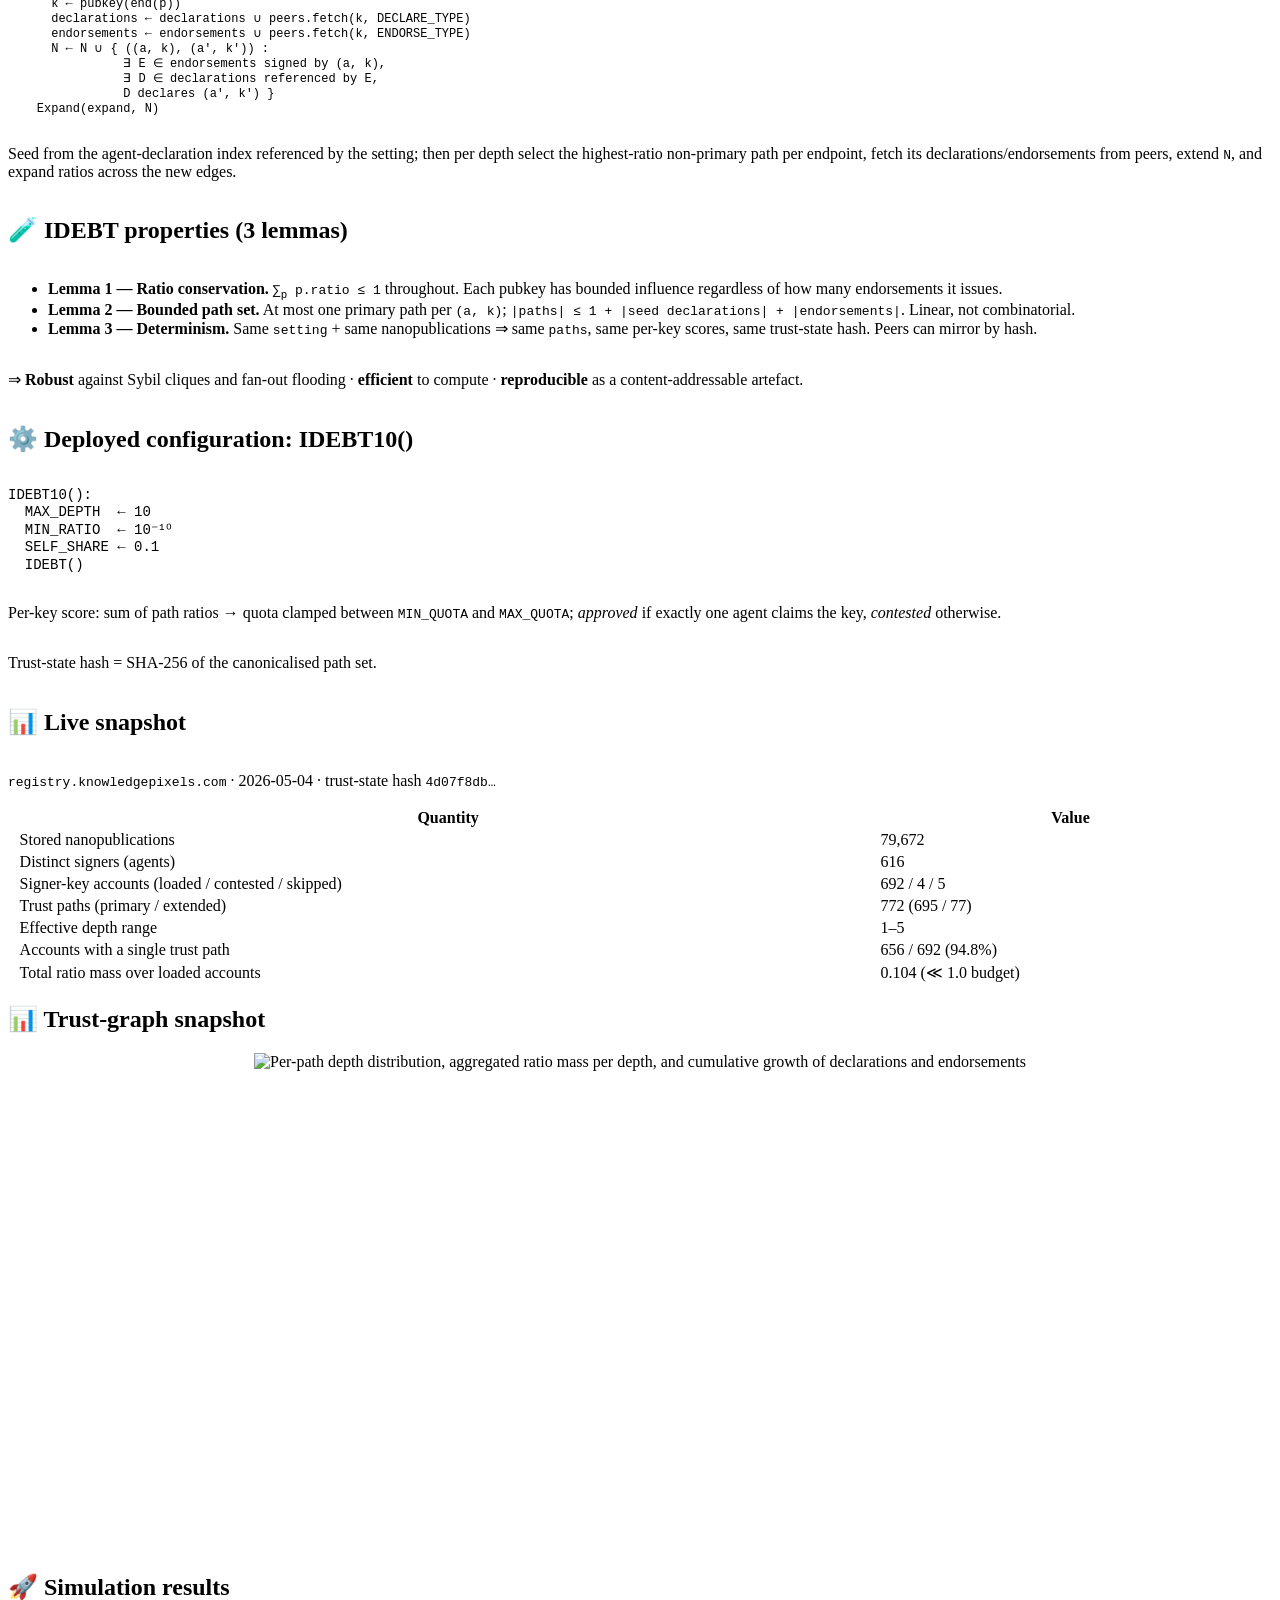
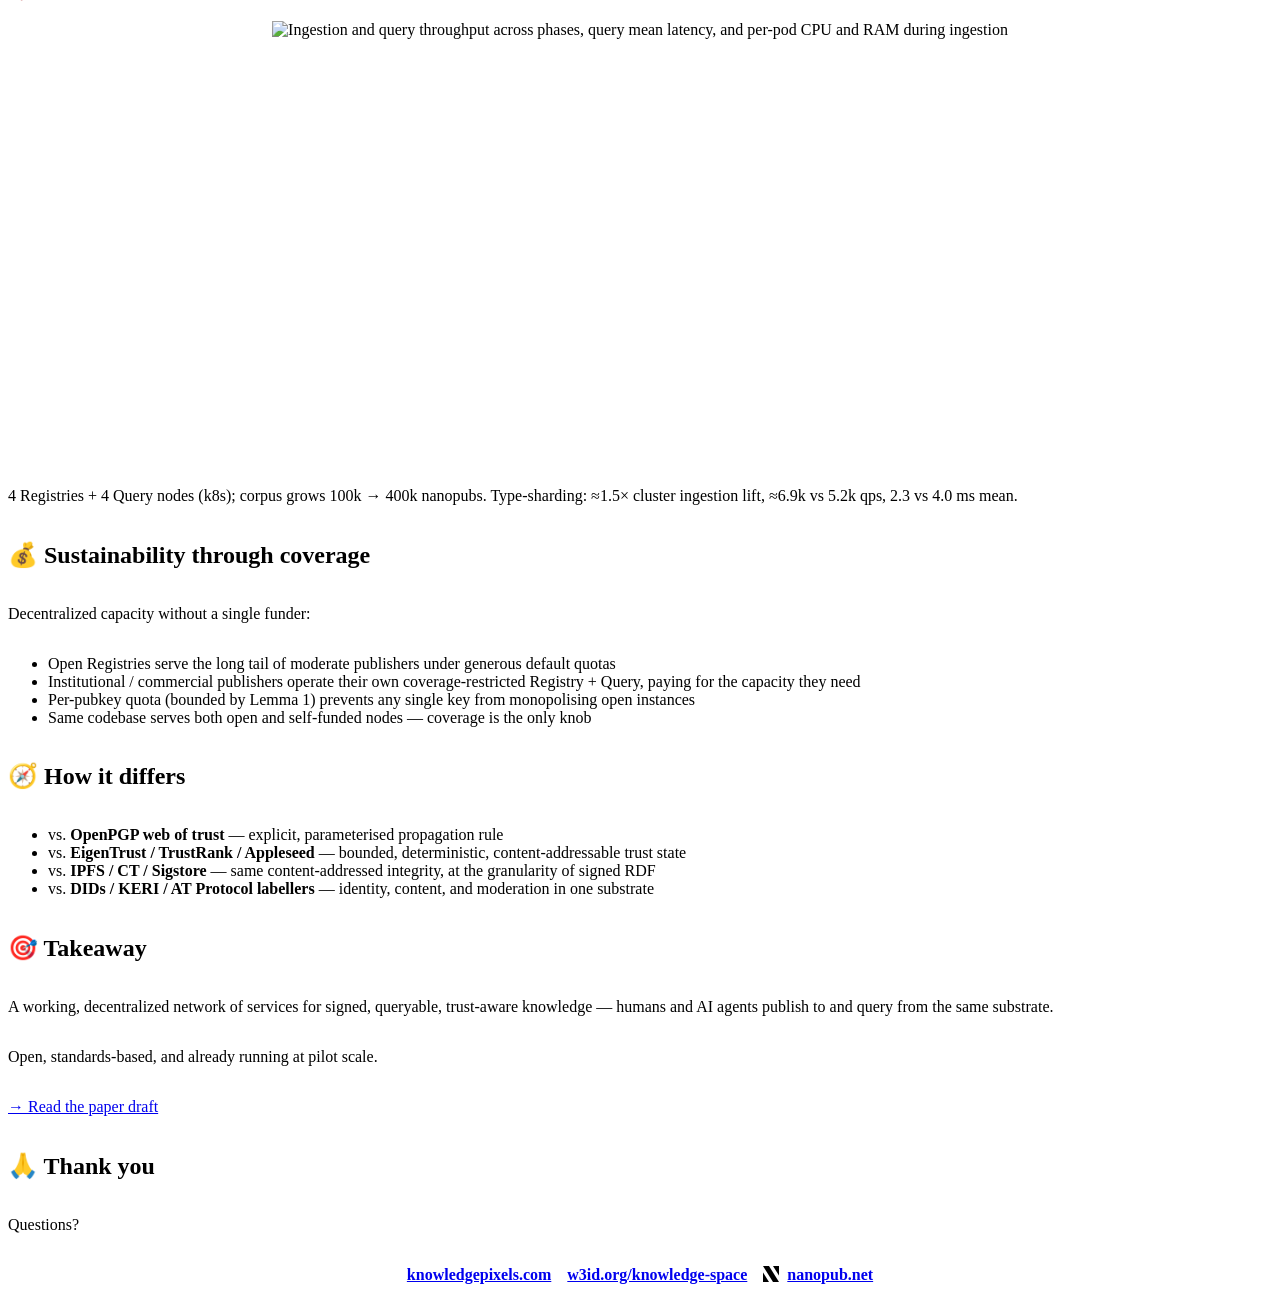
==== commit f04d9505: "Sync slides with paper: terminology, figures, and rebalance - Fix terminology drift: introduction → " ====
--- a/slides/index.html
+++ b/slides/index.html
@@ -78,6 +78,19 @@
             <p><a href="https://w3id.org/knowledge-space/">w3id.org/knowledge-space</a></p>
           </div>
         </section>
+        <section class="slide" id="contributions" inlist="" rel="schema:hasPart" resource="#contributions" typeof="bibo:Slide">
+          <h2 property="schema:name">🎁 Contributions</h2>
+          <div datatype="rdf:HTML" property="schema:description">
+            <p><em>How can a decentralized infrastructure enable open, trust-aware knowledge sharing at scale, without delegating trust judgement to a central operator?</em></p>
+            <ul>
+              <li>A federated architecture for decentralized, scalable nanopublication publishing and querying</li>
+              <li><strong>IDEBT</strong> — a deterministic, bounded trust algorithm with a locally verifiable trust network</li>
+              <li>Reference implementations: <strong>Nanopub Registry</strong> and <strong>Nanopub Query</strong></li>
+              <li>Descriptive analysis of the live deployed network</li>
+              <li>Controlled multi-node deployment study under two coverage configurations</li>
+            </ul>
+          </div>
+        </section>
         <section class="slide" id="nanopublications-recap" inlist="" rel="schema:hasPart" resource="#nanopublications-recap" typeof="bibo:Slide">
           <h2 property="schema:name"><img class="np-icon-lg" src="img/nanopub-icon.png" /> Nanopublications, recap</h2>
           <div datatype="rdf:HTML" property="schema:description">
@@ -126,77 +139,29 @@
             <p>The trust layer is itself made of nanopublications — signed, retractable, content-addressed:</p>
             <ul>
               <li><strong>Setting</strong> — declares the trust root and propagation policy of a Registry</li>
-              <li><strong>Introduction</strong> — binds an agent (ORCID) to a public key</li>
+              <li><strong>Declaration</strong> — binds an agent (ORCID) to a public key</li>
               <li><strong>Endorsement</strong> — one signer <code>approvesOf</code> another nanopublication</li>
               <li><strong>Index</strong> — groups nanopublications (e.g. the seed agents in a setting)</li>
             </ul>
           </div>
         </section>
-        <section class="slide" id="nanopub-skeleton-shared-by-all-types" inlist="" rel="schema:hasPart" resource="#nanopub-skeleton-shared-by-all-types" typeof="bibo:Slide">
-          <h2 property="schema:name">📝 Nanopub skeleton (shared by all types)</h2>
-          <div datatype="rdf:HTML" property="schema:description">
-            <pre><code>@prefix this:  &lt;…this nanopub&gt; .
-@prefix sub:   &lt;…this nanopub/&gt; .
-…
+        <section class="slide" id="trust-layer-assertions" inlist="" rel="schema:hasPart" resource="#trust-layer-assertions" typeof="bibo:Slide">
+          <h2 property="schema:name">📝 Trust-layer assertions (TriG)</h2>
+          <div datatype="rdf:HTML" property="schema:description">
+            <pre><code># Setting — declares the trust root and propagation policy
+sub:setting a npx:NanopubSetting ;
+  npx:hasAgents              &lt;…initialAgentsIndex&gt; ;
+  npx:hasTrustRangeAlgorithm npx:IDEBT10 ;
+  npx:hasUpdateStrategy      npx:UpdatesByCreator .
 
-sub:Head { this: a np:Nanopublication ;
-           np:hasAssertion       sub:assertion ;
-           np:hasProvenance      sub:provenance ;
-           np:hasPublicationInfo sub:pubinfo . }
+# Declaration — binds an agent (ORCID) to a public key
+sub:keyDecl npx:declaredBy   orcid:0000-0002-7487-4881 ;
+            npx:hasAlgorithm "RSA" ;
+            npx:hasPublicKey "MIGfMA0GCSqG…wIDAQAB" .
 
-sub:assertion { … }   # filled in per type, see next slides
-
-sub:provenance { sub:assertion prov:wasAttributedTo orcid:0000-0002-1267-0234 . }
-
-sub:pubinfo    { this: dct:created "2025-12-02T12:17:03Z"^^xsd:dateTime .
-                 sub:sig npx:hasPublicKey "MIGf…AB" ;
-                         npx:hasSignature "VFt…EQI=" ;
-                         npx:signedBy     orcid:0000-0002-1267-0234 . }</code></pre>
-          </div>
-        </section>
-        <section class="slide" id="setting-assertion" inlist="" rel="schema:hasPart" resource="#setting-assertion" typeof="bibo:Slide">
-          <h2 property="schema:name">📝 Setting assertion</h2>
-          <div datatype="rdf:HTML" property="schema:description">
-            <p>Declares the trust root and propagation policy of a Registry.</p>
-            <pre class="large"><code>sub:assertion {
-  sub:setting a npx:NanopubSetting ;
-    npx:hasAgents              &lt;…initialAgentsIndex&gt; ;
-    npx:hasBootstrapService    &lt;https://registry.knowledgepixels.com/&gt; ,
-                               &lt;https://registry.nanodash.net/&gt; ,
-                               &lt;https://registry.petapico.org/&gt; ;
-    npx:hasServices            &lt;…servicesIndex&gt; ;
-    npx:hasTrustRangeAlgorithm npx:IDEBT10 ;
-    npx:hasUpdateStrategy      npx:UpdatesByCreator . }</code></pre>
-          </div>
-        </section>
-        <section class="slide" id="introduction-assertion" inlist="" rel="schema:hasPart" resource="#introduction-assertion" typeof="bibo:Slide">
-          <h2 property="schema:name">📝 Introduction assertion</h2>
-          <div datatype="rdf:HTML" property="schema:description">
-            <p>Binds an agent (ORCID) to an RSA public key.</p>
-            <pre class="large"><code>sub:assertion {
-  sub:keyDecl npx:declaredBy   orcid:0000-0002-7487-4881 ;
-              npx:hasAlgorithm "RSA" ;
-              npx:hasPublicKey "MIGfMA0GCSqG…wIDAQAB" . }</code></pre>
-          </div>
-        </section>
-        <section class="slide" id="endorsement-assertion" inlist="" rel="schema:hasPart" resource="#endorsement-assertion" typeof="bibo:Slide">
-          <h2 property="schema:name">📝 Endorsement assertion</h2>
-          <div datatype="rdf:HTML" property="schema:description">
-            <p>One signer approves another nanopublication — typically an introduction — adding a trust edge.</p>
-            <pre class="large"><code>sub:assertion {
-  orcid:0000-0002-1267-0234
-    npx:approvesOf &lt;https://w3id.org/np/RA2rnE4Gi…&gt; . }</code></pre>
-          </div>
-        </section>
-        <section class="slide" id="index-assertion" inlist="" rel="schema:hasPart" resource="#index-assertion" typeof="bibo:Slide">
-          <h2 property="schema:name">📝 Index assertion</h2>
-          <div datatype="rdf:HTML" property="schema:description">
-            <p>Groups other nanopublications — here, the <code>initialAgentsIndex</code> referenced by the setting above.</p>
-            <pre class="large"><code>sub:assertion {
-  sub:initialAgentsIndex a npx:NanopubIndex ;
-    npx:includesElement &lt;https://w3id.org/np/RA2rnE4Gi…&gt; ,
-                        &lt;https://w3id.org/np/RAxKSHJSR…&gt; ,
-                        &lt;https://w3id.org/np/RABm7U1wy…&gt; . }</code></pre>
+# Endorsement — approves another nanopublication (typically a declaration)
+orcid:0000-0002-1267-0234
+  npx:approvesOf &lt;https://w3id.org/np/RA2rnE4Gi…&gt; .</code></pre>
           </div>
         </section>
         <section class="slide" id="idebt-trust-calculation" inlist="" rel="schema:hasPart" resource="#idebt-trust-calculation" typeof="bibo:Slide">
@@ -212,24 +177,16 @@
             </ul>
           </div>
         </section>
-        <section class="slide" id="idebt-pseudo-code-initialisation" inlist="" rel="schema:hasPart" resource="#idebt-pseudo-code-initialisation" typeof="bibo:Slide">
-          <h2 property="schema:name">💻 IDEBT pseudo-code — initialisation</h2>
-          <div datatype="rdf:HTML" property="schema:description">
-            <pre><code>IDEBT():
+        <section class="slide" id="idebt-pseudo-code" inlist="" rel="schema:hasPart" resource="#idebt-pseudo-code" typeof="bibo:Slide">
+          <h2 property="schema:name">💻 IDEBT pseudo-code</h2>
+          <div datatype="rdf:HTML" property="schema:description">
+            <pre class="small"><code>IDEBT():
   paths        ← { (chain = [$], ratio = 1.0, ¬primary) }
-  declarations ← { peers.fetch(u) :
-                   u ∈ peers.fetch(setting.agentIntroCollection) }
+  declarations ← { peers.fetch(u) : u ∈ peers.fetch(setting.agentDeclCollection) }
   endorsements ← ∅
-  N            ← { ($, (a, k)) :
-                   (a, k) declared by some D ∈ declarations }
-  …</code></pre>
-            <p>Seeds <code>paths</code> with the root, fetches the initial declarations from the agent-intro index referenced by the setting, and builds the first-hop edge set <code>N</code> from the root sentinel <code>$</code> to each declared <code>(a, k)</code>.</p>
-          </div>
-        </section>
-        <section class="slide" id="idebt-pseudo-code-depth-loop" inlist="" rel="schema:hasPart" resource="#idebt-pseudo-code-depth-loop" typeof="bibo:Slide">
-          <h2 property="schema:name">💻 IDEBT pseudo-code — depth loop</h2>
-          <div datatype="rdf:HTML" property="schema:description">
-            <pre><code>  for d = 1 to MAX_DEPTH:
+  N            ← { ($, (a, k)) : (a, k) declared by some D ∈ declarations }
+
+  for d = 1 to MAX_DEPTH:
     expand ← SelectFrontier(d - 1)
     if expand = ∅: break
     for p in expand:
@@ -241,7 +198,18 @@
                 ∃ D ∈ declarations referenced by E,
                 D declares (a', k') }
     Expand(expand, N)</code></pre>
-            <p>Each iteration selects the highest-ratio non-primary path per endpoint, fetches its endorsements/declarations from peers, extends <code>N</code>, then expands ratios across the new edges.</p>
+            <p>Seed from the agent-declaration index referenced by the setting; then per depth select the highest-ratio non-primary path per endpoint, fetch its declarations/endorsements from peers, extend <code>N</code>, and expand ratios across the new edges.</p>
+          </div>
+        </section>
+        <section class="slide" id="idebt-properties" inlist="" rel="schema:hasPart" resource="#idebt-properties" typeof="bibo:Slide">
+          <h2 property="schema:name">🧪 IDEBT properties (3 lemmas)</h2>
+          <div datatype="rdf:HTML" property="schema:description">
+            <ul>
+              <li><strong>Lemma 1 — Ratio conservation.</strong> <code>∑<sub>p</sub> p.ratio ≤ 1</code> throughout. Each pubkey has bounded influence regardless of how many endorsements it issues.</li>
+              <li><strong>Lemma 2 — Bounded path set.</strong> At most one primary path per <code>(a, k)</code>; <code>|paths| ≤ 1 + |seed declarations| + |endorsements|</code>. Linear, not combinatorial.</li>
+              <li><strong>Lemma 3 — Determinism.</strong> Same <code>setting</code> + same nanopublications ⇒ same <code>paths</code>, same per-key scores, same trust-state hash. Peers can mirror by hash.</li>
+            </ul>
+            <p>⇒ <strong>Robust</strong> against Sybil cliques and fan-out flooding · <strong>efficient</strong> to compute · <strong>reproducible</strong> as a content-addressable artefact.</p>
           </div>
         </section>
         <section class="slide" id="deployed-configuration-idebt10" inlist="" rel="schema:hasPart" resource="#deployed-configuration-idebt10" typeof="bibo:Slide">
@@ -256,8 +224,8 @@
             <p>Trust-state hash = SHA-256 of the canonicalised path set.</p>
           </div>
         </section>
-        <section class="slide" id="live-snapshot-identity-and-content" inlist="" rel="schema:hasPart" resource="#live-snapshot-identity-and-content" typeof="bibo:Slide">
-          <h2 property="schema:name">📊 Live snapshot — identity and content</h2>
+        <section class="slide" id="live-snapshot" inlist="" rel="schema:hasPart" resource="#live-snapshot" typeof="bibo:Slide">
+          <h2 property="schema:name">📊 Live snapshot</h2>
           <div datatype="rdf:HTML" property="schema:description">
             <p><code>registry.knowledgepixels.com</code> · 2026-05-04 · trust-state hash <code>4d07f8db…</code></p>
             <table>
@@ -269,6 +237,10 @@
               </thead>
               <tbody>
                 <tr>
+                  <td>Stored nanopublications</td>
+                  <td>79,672</td>
+                </tr>
+                <tr>
                   <td>Distinct signers (agents)</td>
                   <td>616</td>
                 </tr>
@@ -277,80 +249,48 @@
                   <td>692 / 4 / 5</td>
                 </tr>
                 <tr>
-                  <td>Accounts per agent (max; modal)</td>
-                  <td>6 (max); 1 (89%)</td>
-                </tr>
-                <tr>
-                  <td>Stored nanopublications</td>
-                  <td>79,672</td>
-                </tr>
-                <tr>
-                  <td>Registry version / trust-state counter</td>
-                  <td>1.9.0 / 25</td>
+                  <td>Trust paths (primary / extended)</td>
+                  <td>772 (695 / 77)</td>
+                </tr>
+                <tr>
+                  <td>Effective depth range</td>
+                  <td>1–5</td>
+                </tr>
+                <tr>
+                  <td>Accounts with a single trust path</td>
+                  <td>656 / 692 (94.8%)</td>
+                </tr>
+                <tr>
+                  <td>Total ratio mass over loaded accounts</td>
+                  <td>0.104 (≪ 1.0 budget)</td>
                 </tr>
               </tbody>
             </table>
           </div>
         </section>
-        <section class="slide" id="live-snapshot-trust-graph" inlist="" rel="schema:hasPart" resource="#live-snapshot-trust-graph" typeof="bibo:Slide">
-          <h2 property="schema:name">🕸️ Live snapshot — trust graph</h2>
-          <div datatype="rdf:HTML" property="schema:description">
-            <table>
-              <thead>
-                <tr>
-                  <th>Quantity</th>
-                  <th>Value</th>
-                </tr>
-              </thead>
-              <tbody>
-                <tr>
-                  <td>Trust paths (primary / extended)</td>
-                  <td>772 (695 / 77)</td>
-                </tr>
-                <tr>
-                  <td>Distinct endorsement edges</td>
-                  <td>772</td>
-                </tr>
-                <tr>
-                  <td>Effective depth range</td>
-                  <td>1–5</td>
-                </tr>
-                <tr>
-                  <td>Accounts with a single trust path</td>
-                  <td>656 / 692 (94.8%)</td>
-                </tr>
-                <tr>
-                  <td>Total ratio mass over loaded accounts</td>
-                  <td>0.104 (root self 0.10; ≪ 1.0)</td>
-                </tr>
-                <tr>
-                  <td>Accounts ≥ 10⁻⁴ / ≥ 10⁻³ ratio</td>
-                  <td>19 / 17</td>
-                </tr>
-                <tr>
-                  <td>Distinct quota tiers (accounts at floor)</td>
-                  <td>43 (179 at floor 1000)</td>
-                </tr>
-              </tbody>
-            </table>
-          </div>
-        </section>
-        <section class="slide figure-only" id="bounded-depth-and-ratio-decay" inlist="" rel="schema:hasPart" resource="#bounded-depth-and-ratio-decay" typeof="bibo:Slide">
-          <h2 property="schema:name">📉 Bounded depth and ratio decay</h2>
-          <div datatype="rdf:HTML" property="schema:description">
-            <img alt="Per-path depth distribution and ratio mass per depth" class="bigfig" src="../analysis/figures/depth-mass.svg" />
-          </div>
-        </section>
-        <section class="slide figure-only" id="publication-volume-per-signer" inlist="" rel="schema:hasPart" resource="#publication-volume-per-signer" typeof="bibo:Slide">
-          <h2 property="schema:name">📈 Publication volume per signer</h2>
-          <div datatype="rdf:HTML" property="schema:description">
-            <img alt="Publication volume per signer-key and per agent" class="bigfig" src="../analysis/figures/publication-volume.svg" />
-          </div>
-        </section>
-        <section class="slide figure-only" id="network-growth-over-time" inlist="" rel="schema:hasPart" resource="#network-growth-over-time" typeof="bibo:Slide">
-          <h2 property="schema:name">📅 Network growth over time</h2>
-          <div datatype="rdf:HTML" property="schema:description">
-            <img alt="Cumulative growth of introductions and endorsements" class="bigfig" src="../analysis/figures/network-growth.svg" />
+        <section class="slide figure-only" id="trust-graph-snapshot" inlist="" rel="schema:hasPart" resource="#trust-graph-snapshot" typeof="bibo:Slide">
+          <h2 property="schema:name">📊 Trust-graph snapshot</h2>
+          <div datatype="rdf:HTML" property="schema:description">
+            <img alt="Per-path depth distribution, aggregated ratio mass per depth, and cumulative growth of declarations and endorsements" class="bigfig" src="../analysis/figures/snapshot.svg" />
+          </div>
+        </section>
+        <section class="slide figure-only" id="simulation-results" inlist="" rel="schema:hasPart" resource="#simulation-results" typeof="bibo:Slide">
+          <h2 property="schema:name">🚀 Simulation results</h2>
+          <div datatype="rdf:HTML" property="schema:description">
+            <img alt="Ingestion and query throughput across phases, query mean latency, and per-pod CPU and RAM during ingestion" class="bigfig" src="../analysis/figures/simulation-results.svg" />
+            <p>4 Registries + 4 Query nodes (k8s); corpus grows 100k → 400k nanopubs. Type-sharding: ≈1.5× cluster ingestion lift, ≈6.9k vs 5.2k qps, 2.3 vs 4.0 ms mean.</p>
+          </div>
+        </section>
+        <section class="slide" id="sustainability-through-coverage" inlist="" rel="schema:hasPart" resource="#sustainability-through-coverage" typeof="bibo:Slide">
+          <h2 property="schema:name">💰 Sustainability through coverage</h2>
+          <div datatype="rdf:HTML" property="schema:description">
+            <p>Decentralized capacity without a single funder:</p>
+            <ul>
+              <li>Open Registries serve the long tail of moderate publishers under generous default quotas</li>
+              <li>Institutional / commercial publishers operate their own coverage-restricted Registry + Query, paying for the capacity they need</li>
+              <li>Per-pubkey quota (bounded by Lemma 1) prevents any single key from monopolising open instances</li>
+              <li>Same codebase serves both open and self-funded nodes — coverage is the only knob</li>
+            </ul>
           </div>
         </section>
         <section class="slide" id="how-it-differs" inlist="" rel="schema:hasPart" resource="#how-it-differs" typeof="bibo:Slide">
